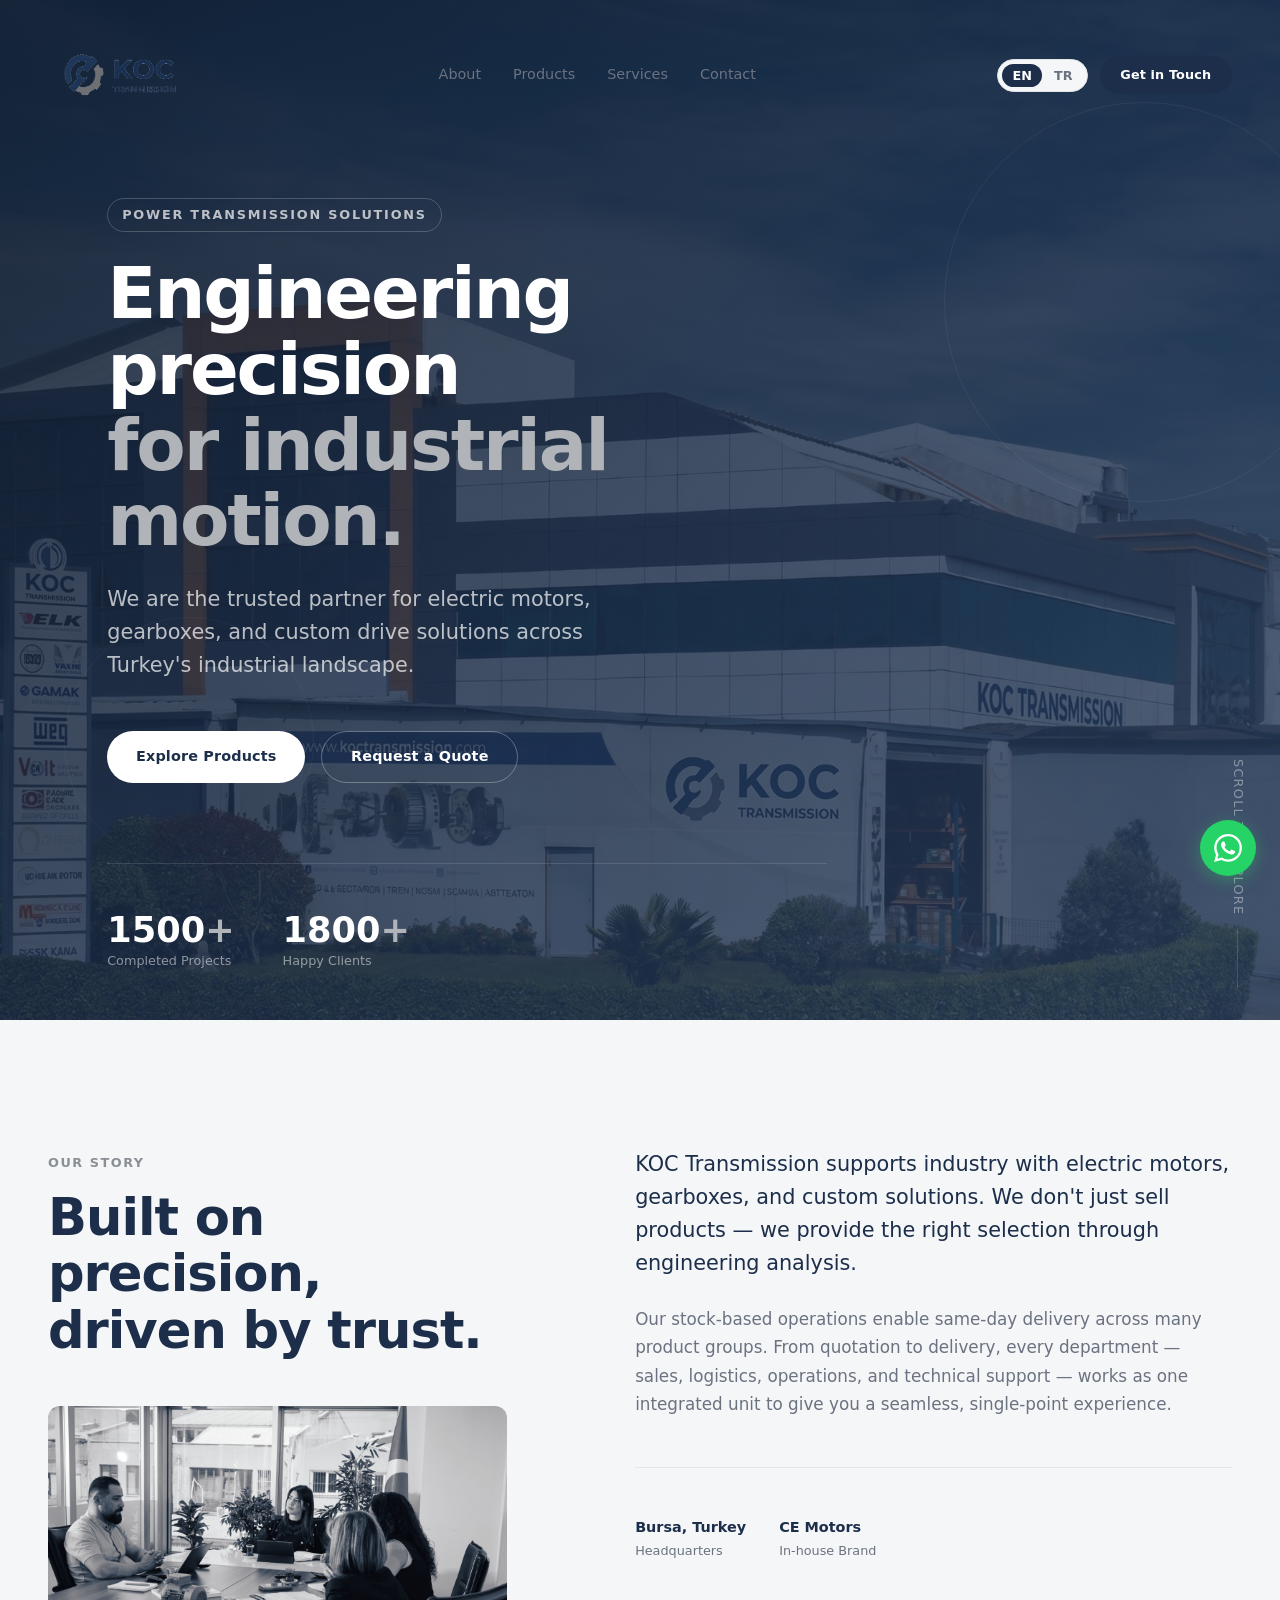
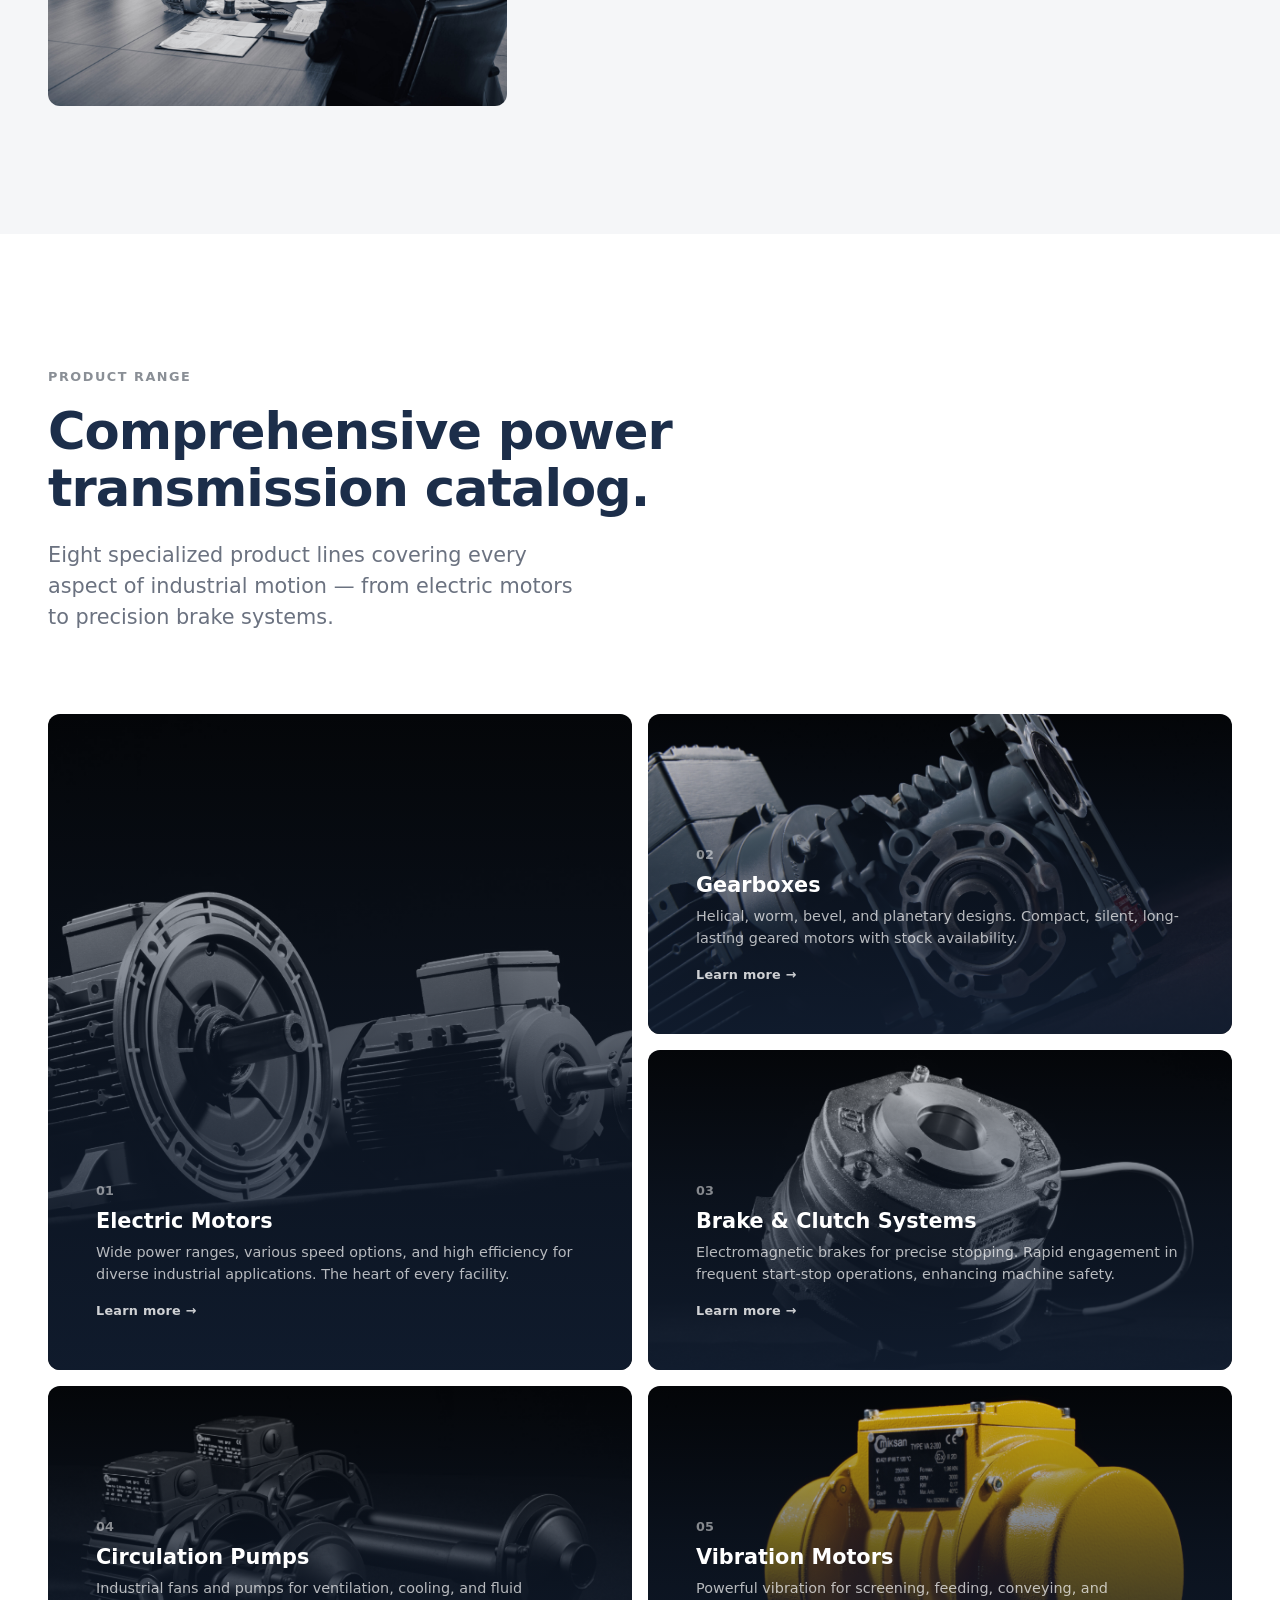
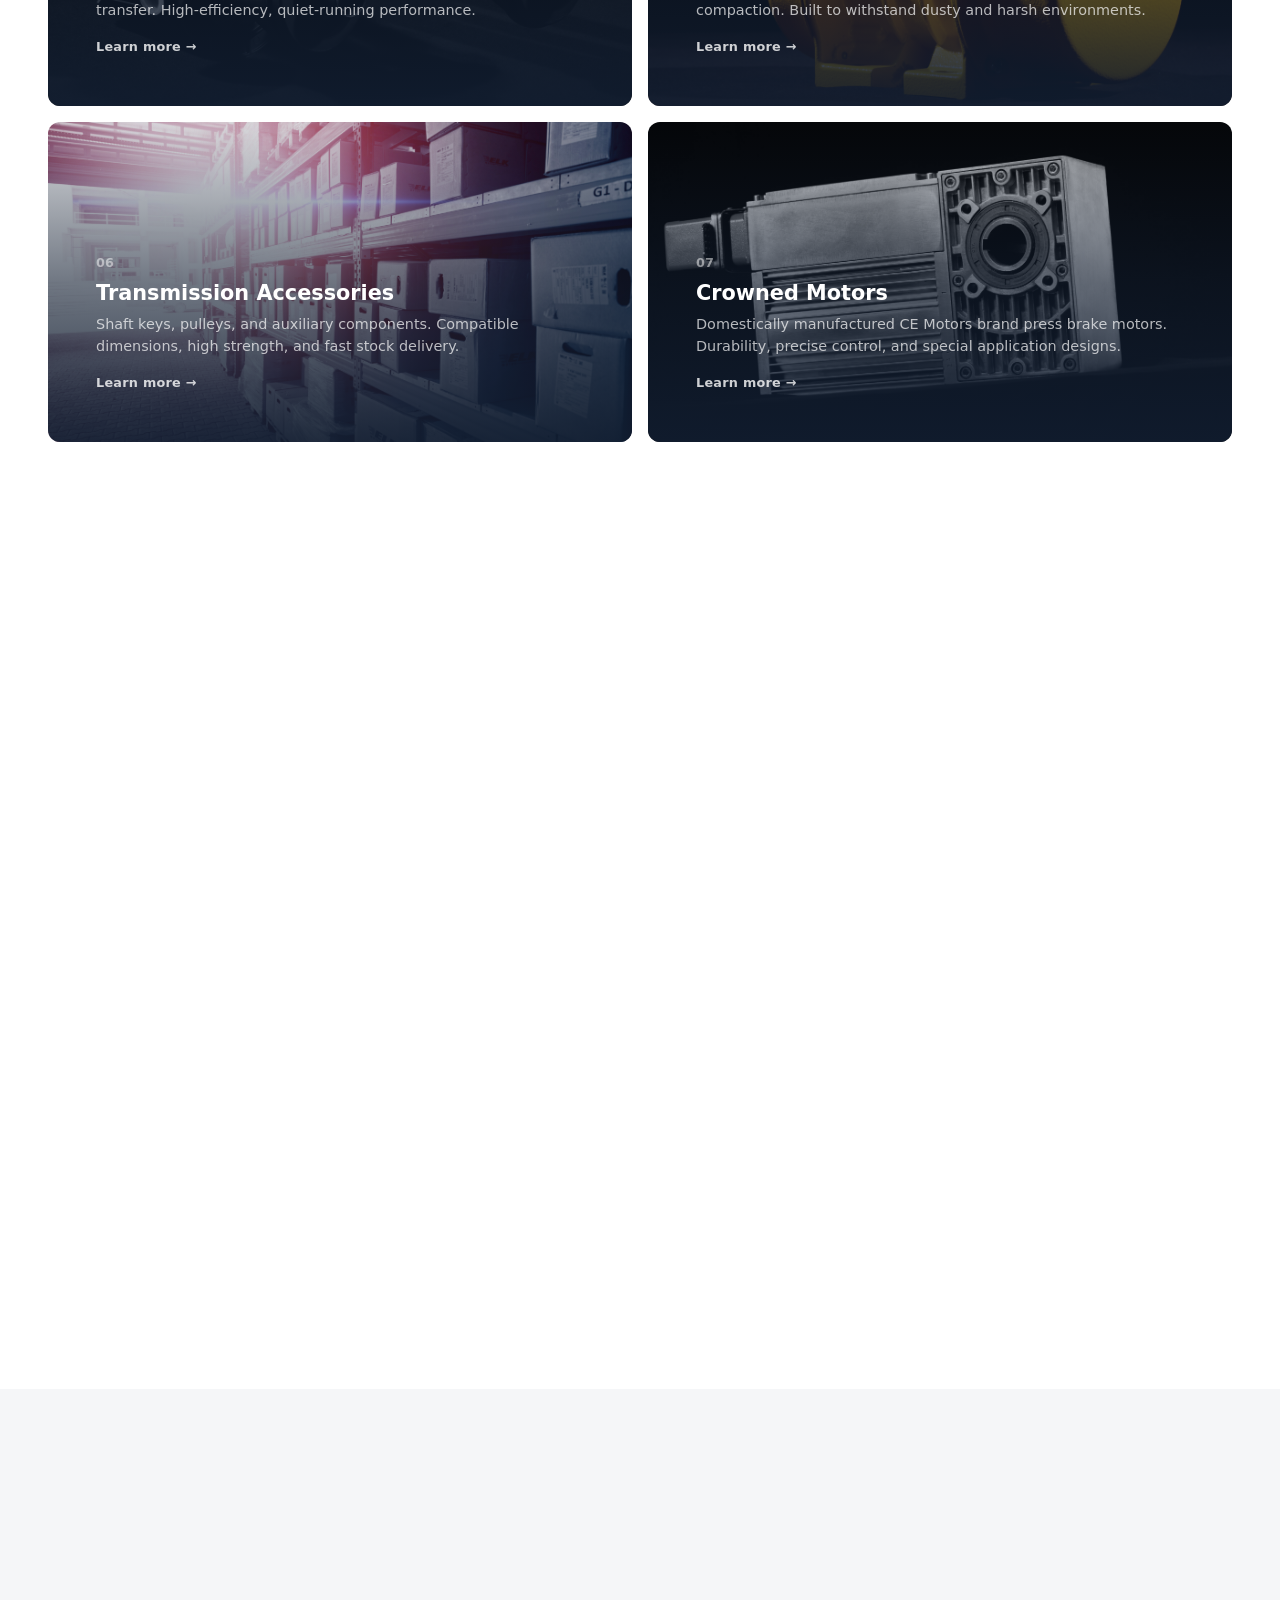
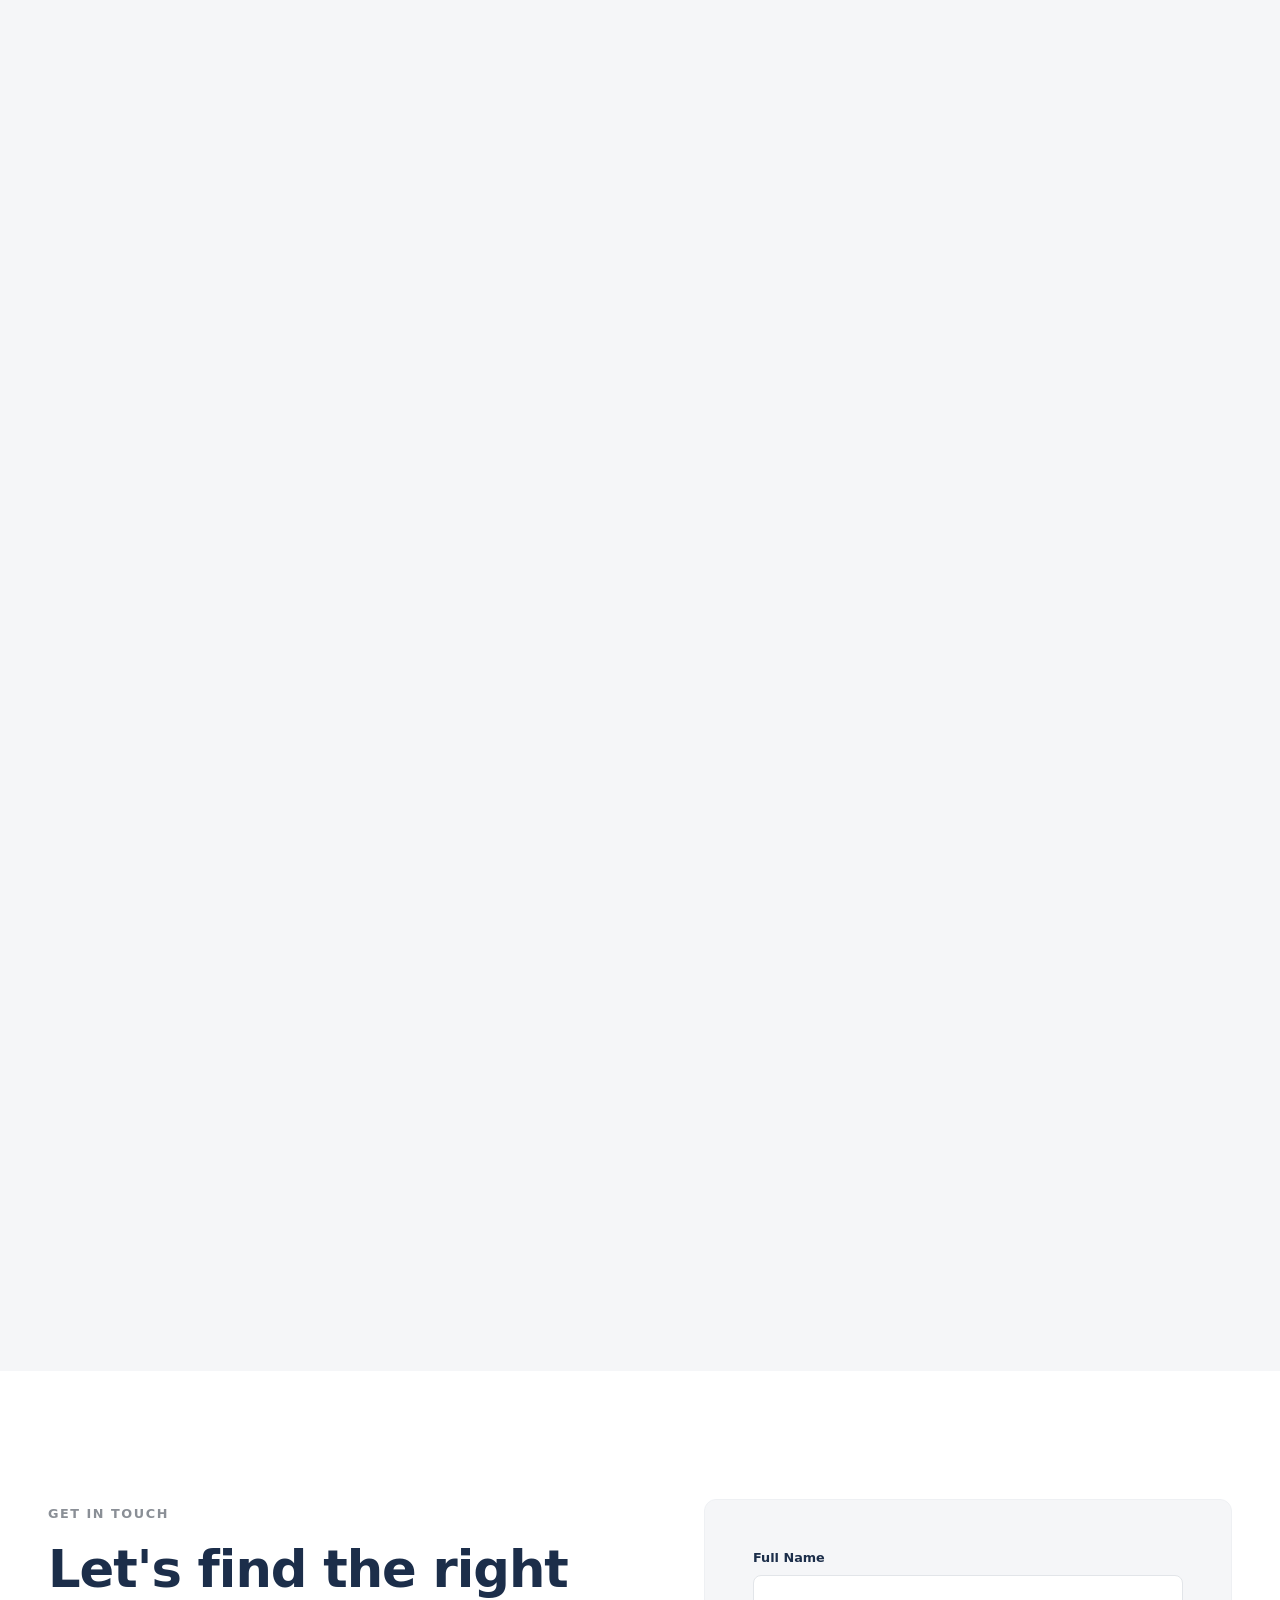
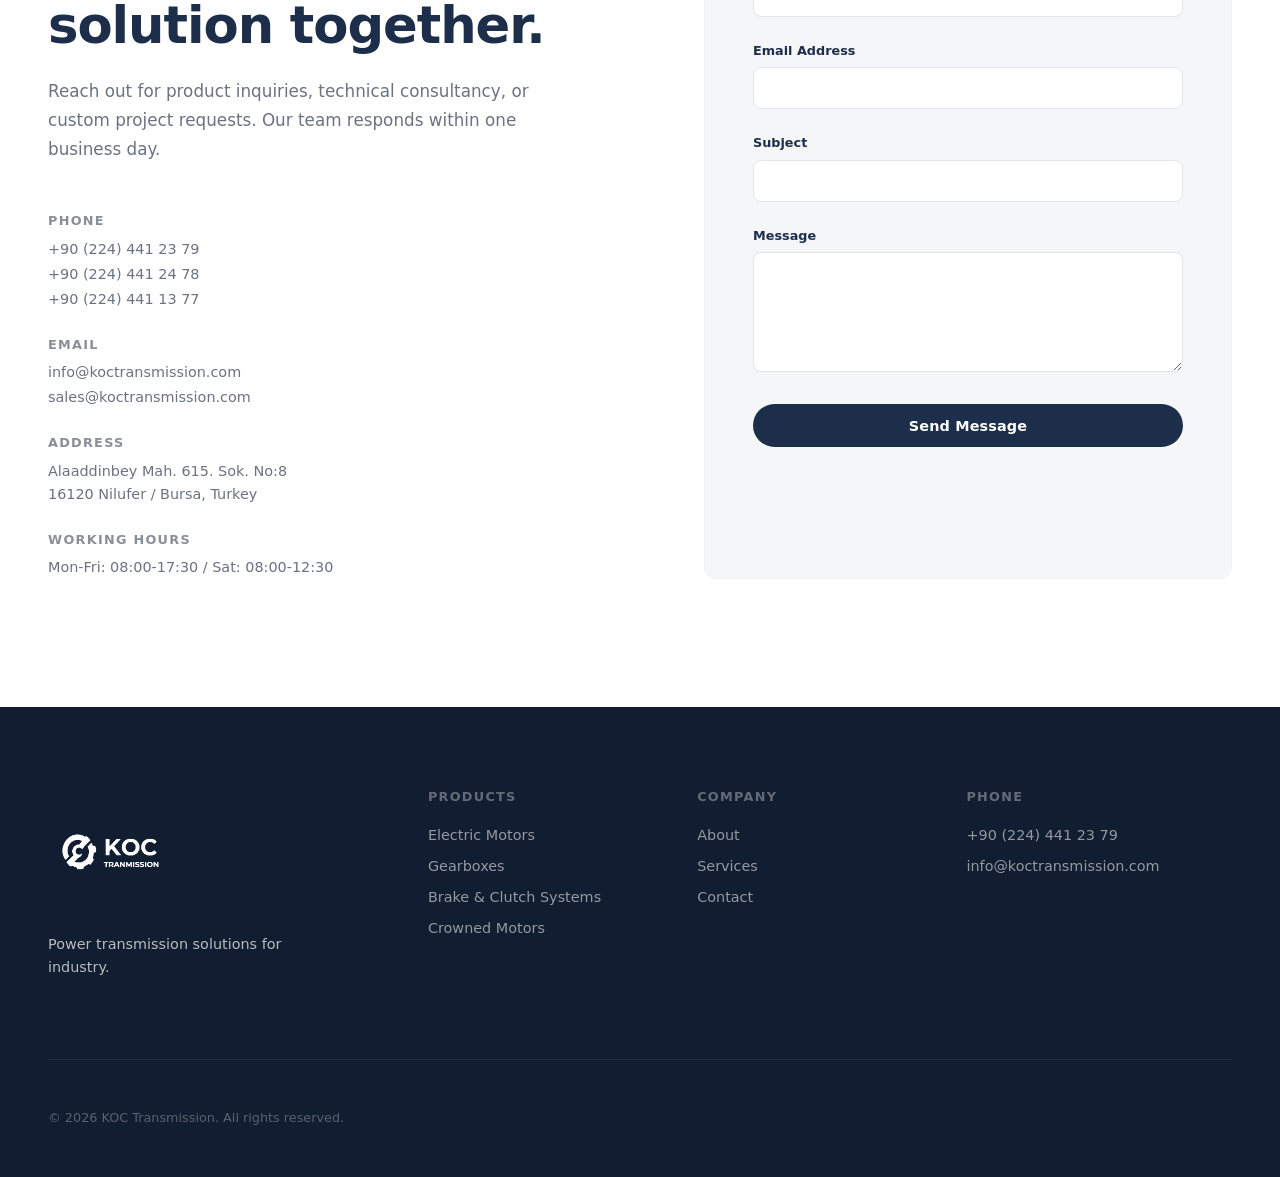
==== index.html @ 493fe233 "Initial commit: KOC Transmission site with logo/header/text updates" ====
<!DOCTYPE html>
<html lang="en">
<head>
  <meta charset="UTF-8">
  <meta name="viewport" content="width=device-width, initial-scale=1.0">
  <title>KOC Transmission — Power Transmission Solutions</title>
  <meta name="description" content="KOC Transmission: Industrial electric motors, gearboxes, brake systems and power transmission solutions. Your trusted partner in Bursa, Turkey.">
  <link rel="preconnect" href="https://api.fontshare.com">
  <link href="https://api.fontshare.com/v2/css?f[]=satoshi@400,500,700,900&display=swap" rel="stylesheet">
  <link rel="stylesheet" href="css/style.css">
</head>
<body>

  <!-- NAV -->
  <nav class="nav" id="nav">
    <div class="nav__inner">
      <a href="#" class="nav__logo">
        <img src="assets/logo.png" alt="KOC Transmission" class="nav__logo-img">
      </a>
      <div class="nav__links" id="navLinks">
        <a href="#about" data-i18n="nav.about">About</a>
        <a href="#products" data-i18n="nav.products">Products</a>
        <a href="#services" data-i18n="nav.services">Services</a>
        <a href="#contact" data-i18n="nav.contact">Contact</a>
      </div>
      <div class="nav__actions">
        <button class="lang-toggle" id="langToggle" aria-label="Switch language">
          <span class="lang-toggle__active">EN</span>
          <span class="lang-toggle__inactive">TR</span>
        </button>
        <a href="#contact" class="btn btn--primary btn--sm" data-i18n="nav.cta">Get in Touch</a>
        <button class="nav__burger" id="navBurger" aria-label="Toggle menu">
          <span></span><span></span><span></span>
        </button>
      </div>
    </div>
  </nav>

  <!-- HERO -->
  <section class="hero" id="hero" style="background-image: url('assets/photos/banner.jpeg');">
    <div class="hero__bg"></div>
    <div class="hero__content">
      <div class="hero__label" data-reveal>
        <span data-i18n="hero.label">Power Transmission Solutions</span>
      </div>
      <h1 class="hero__title" data-reveal>
        <span data-i18n="hero.title1">Engineering precision</span><br>
        <span class="hero__title--accent" data-i18n="hero.title2">for industrial motion.</span>
      </h1>
      <p class="hero__sub" data-reveal data-i18n="hero.sub">We are the trusted partner for electric motors, gearboxes, and custom drive solutions across Turkey's industrial landscape.</p>
      <div class="hero__actions" data-reveal>
        <a href="#products" class="btn btn--primary" data-i18n="hero.cta1">Explore Products</a>
        <a href="#contact" class="btn btn--ghost" data-i18n="hero.cta2">Request a Quote</a>
      </div>
      <div class="hero__stats" data-reveal>
        <div class="hero__stat">
          <div class="hero__stat-row"><span class="hero__stat-num" data-count="1500">0</span><span class="hero__stat-plus">+</span></div>
          <span class="hero__stat-label" data-i18n="hero.stat2">Completed Projects</span>
        </div>
        <div class="hero__stat">
          <div class="hero__stat-row"><span class="hero__stat-num" data-count="1800">0</span><span class="hero__stat-plus">+</span></div>
          <span class="hero__stat-label" data-i18n="hero.stat3">Happy Clients</span>
        </div>
      </div>
    </div>
    <div class="hero__scroll">
      <span data-i18n="hero.scroll">Scroll to explore</span>
      <div class="hero__scroll-line"></div>
    </div>
  </section>

  <!-- ABOUT -->
  <section class="about section" id="about">
    <div class="container">
      <div class="about__grid">
        <div class="about__left" data-reveal>
          <span class="section__label" data-i18n="about.label">Our Story</span>
          <h2 class="section__title" data-i18n="about.title">Built on precision,<br>driven by trust.</h2>
          <div class="about__images">
            <img src="assets/photos/hero-1.jpg" alt="KOC Transmission Team" class="about__img about__img--full">
          </div>
        </div>
        <div class="about__right" data-reveal>
          <p class="about__lead" data-i18n="about.lead">KOC Transmission supports industry with electric motors, gearboxes, and custom solutions. We don't just sell products — we provide the right selection through engineering analysis.</p>
          <p class="about__text" data-i18n="about.text">Our stock-based operations enable same-day delivery across many product groups. From quotation to delivery, every department — sales, logistics, operations, and technical support — works as one integrated unit to give you a seamless, single-point experience.</p>
          <div class="about__highlights">
            <div class="about__highlight">
              <span class="about__highlight-label" data-i18n="about.h2">Bursa, Turkey</span>
              <span class="about__highlight-sub" data-i18n="about.h2sub">Headquarters</span>
            </div>
            <div class="about__highlight">
              <span class="about__highlight-label" data-i18n="about.h3">CE Motors</span>
              <span class="about__highlight-sub" data-i18n="about.h3sub">In-house Brand</span>
            </div>
          </div>
        </div>
      </div>
    </div>
  </section>

  <!-- PRODUCTS -->
  <section class="products section" id="products">
    <div class="container">
      <div class="section__header" data-reveal>
        <span class="section__label" data-i18n="products.label">Product Range</span>
        <h2 class="section__title" data-i18n="products.title">Comprehensive power<br>transmission catalog.</h2>
        <p class="section__desc" data-i18n="products.desc">Eight specialized product lines covering every aspect of industrial motion — from electric motors to precision brake systems.</p>
      </div>
      <div class="products__grid">

        <a href="products/electric-motors.html" class="product-card product-card--featured" data-reveal>
          <img src="assets/photos/product-2.jpg" alt="Electric Motors" class="product-card__img" loading="lazy">
          <div class="product-card__body">
            <div class="product-card__index">01</div>
            <h3 class="product-card__title" data-i18n="products.p1.title">Electric Motors</h3>
            <p class="product-card__desc" data-i18n="products.p1.desc">Wide power ranges, various speed options, and high efficiency for diverse industrial applications. The heart of every facility.</p>
            <span class="product-card__link" data-i18n="products.learn">Learn more &rarr;</span>
          </div>
        </a>

        <a href="products/gearboxes.html" class="product-card" data-reveal>
          <img src="assets/photos/product-6.jpg" alt="Gearboxes" class="product-card__img" loading="lazy">
          <div class="product-card__body">
            <div class="product-card__index">02</div>
            <h3 class="product-card__title" data-i18n="products.p2.title">Gearboxes</h3>
            <p class="product-card__desc" data-i18n="products.p2.desc">Helical, worm, bevel, and planetary designs. Compact, silent, long-lasting geared motors with stock availability.</p>
            <span class="product-card__link" data-i18n="products.learn">Learn more &rarr;</span>
          </div>
        </a>

        <a href="products/brake-clutch-systems.html" class="product-card" data-reveal>
          <img src="assets/photos/product-1.jpg" alt="Brake Systems" class="product-card__img" loading="lazy">
          <div class="product-card__body">
            <div class="product-card__index">03</div>
            <h3 class="product-card__title" data-i18n="products.p3.title">Brake & Clutch Systems</h3>
            <p class="product-card__desc" data-i18n="products.p3.desc">Electromagnetic brakes for precise stopping. Rapid engagement in frequent start-stop operations, enhancing machine safety.</p>
            <span class="product-card__link" data-i18n="products.learn">Learn more &rarr;</span>
          </div>
        </a>

        <a href="products/circulation-pumps.html" class="product-card" data-reveal>
          <img src="assets/photos/product-4.jpg" alt="Circulation Pumps" class="product-card__img" loading="lazy">
          <div class="product-card__body">
            <div class="product-card__index">04</div>
            <h3 class="product-card__title" data-i18n="products.p4.title">Circulation Pumps</h3>
            <p class="product-card__desc" data-i18n="products.p4.desc">Industrial fans and pumps for ventilation, cooling, and fluid transfer. High-efficiency, quiet-running performance.</p>
            <span class="product-card__link" data-i18n="products.learn">Learn more &rarr;</span>
          </div>
        </a>

        <a href="products/vibration-motors.html" class="product-card" data-reveal>
          <img src="assets/photos/product-3.jpg" alt="Vibration Motors" class="product-card__img" loading="lazy">
          <div class="product-card__body">
            <div class="product-card__index">05</div>
            <h3 class="product-card__title" data-i18n="products.p5.title">Vibration Motors</h3>
            <p class="product-card__desc" data-i18n="products.p5.desc">Powerful vibration for screening, feeding, conveying, and compaction. Built to withstand dusty and harsh environments.</p>
            <span class="product-card__link" data-i18n="products.learn">Learn more &rarr;</span>
          </div>
        </a>

        <a href="products/transmission-accessories.html" class="product-card" data-reveal>
          <img src="assets/photos/facility-1.jpg" alt="Transmission Accessories" class="product-card__img" loading="lazy">
          <div class="product-card__body">
            <div class="product-card__index">06</div>
            <h3 class="product-card__title" data-i18n="products.p6.title">Transmission Accessories</h3>
            <p class="product-card__desc" data-i18n="products.p6.desc">Shaft keys, pulleys, and auxiliary components. Compatible dimensions, high strength, and fast stock delivery.</p>
            <span class="product-card__link" data-i18n="products.learn">Learn more &rarr;</span>
          </div>
        </a>

        <a href="products/crowned-motors.html" class="product-card" data-reveal>
          <img src="assets/photos/product-5.jpg" alt="Crowned Motors" class="product-card__img" loading="lazy">
          <div class="product-card__body">
            <div class="product-card__index">07</div>
            <h3 class="product-card__title" data-i18n="products.p7.title">Crowned Motors</h3>
            <p class="product-card__desc" data-i18n="products.p7.desc">Domestically manufactured CE Motors brand press brake motors. Durability, precise control, and special application designs.</p>
            <span class="product-card__link" data-i18n="products.learn">Learn more &rarr;</span>
          </div>
        </a>

        <a href="#contact" class="product-card product-card--tool" data-reveal>
          <div class="product-card__body">
            <div class="product-card__index">08</div>
            <h3 class="product-card__title" data-i18n="products.p8.title">Gearbox Selection Program</h3>
            <p class="product-card__desc" data-i18n="products.p8.desc">Interactive online tool to find the right gearbox for your application. Select specifications and get instant results.</p>
            <span class="product-card__link" data-i18n="products.launch">Launch tool &rarr;</span>
          </div>
        </a>

      </div>
    </div>
  </section>

  <!-- PARTNERS -->
  <section class="partners section">
    <div class="container">
      <div class="section__header" data-reveal style="text-align:center">
        <span class="section__label" data-i18n="partners.label">Our Partners</span>
        <h2 class="section__title" data-i18n="partners.title">Trusted brands we work with.</h2>
      </div>
      <div class="partners__grid" data-reveal>
        <div class="partners__item"><img src="assets/partners/weg.png" alt="WEG" loading="lazy"></div>
        <div class="partners__item"><img src="assets/partners/gamak.png" alt="GAMAK" loading="lazy"></div>
        <div class="partners__item"><img src="assets/partners/volt.png" alt="VOLT" loading="lazy"></div>
        <div class="partners__item"><img src="assets/partners/yilmaz.png" alt="YILMAZ" loading="lazy"></div>
        <div class="partners__item"><img src="assets/partners/miksan.png" alt="MIKSAN" loading="lazy"></div>
        <div class="partners__item"><img src="assets/partners/wat.png" alt="WAT" loading="lazy"></div>
        <div class="partners__item"><img src="assets/partners/nursan.png" alt="NURSAN" loading="lazy"></div>
        <div class="partners__item"><img src="assets/partners/ce-motors.png" alt="CE Motors" loading="lazy"></div>
      </div>
    </div>
  </section>

  <!-- SERVICES -->
  <section class="services section" id="services">
    <div class="container">
      <div class="section__header" data-reveal>
        <span class="section__label" data-i18n="services.label">What We Do</span>
        <h2 class="section__title" data-i18n="services.title">End-to-end industrial<br>support.</h2>
      </div>
      <div class="services__list">

        <div class="service" data-reveal>
          <span class="service__num">01</span>
          <div class="service__content">
            <h3 class="service__title" data-i18n="services.s1.title">Motor Supply & Distribution</h3>
            <p class="service__desc" data-i18n="services.s1.desc">Extensive stock of electric motors from leading manufacturers, with same-day dispatch for standard models.</p>
          </div>
        </div>

        <div class="service" data-reveal>
          <span class="service__num">02</span>
          <div class="service__content">
            <h3 class="service__title" data-i18n="services.s2.title">Gearbox Systems & Solutions</h3>
            <p class="service__desc" data-i18n="services.s2.desc">Complete gearbox solutions from selection through installation, covering all industrial torque and speed requirements.</p>
          </div>
        </div>

        <div class="service" data-reveal>
          <span class="service__num">03</span>
          <div class="service__content">
            <h3 class="service__title" data-i18n="services.s3.title">Spare Parts Supply</h3>
            <p class="service__desc" data-i18n="services.s3.desc">Fast-track spare parts for motors, gearboxes, and brake systems. Minimizing your downtime is our priority.</p>
          </div>
        </div>

        <div class="service" data-reveal>
          <span class="service__num">04</span>
          <div class="service__content">
            <h3 class="service__title" data-i18n="services.s4.title">After-Sales Technical Support</h3>
            <p class="service__desc" data-i18n="services.s4.desc">Installation consultancy, fault tracking, and responsive technical support throughout the product lifecycle.</p>
          </div>
        </div>

        <div class="service" data-reveal>
          <span class="service__num">05</span>
          <div class="service__content">
            <h3 class="service__title" data-i18n="services.s5.title">Engineering Consultancy</h3>
            <p class="service__desc" data-i18n="services.s5.desc">Expert engineering analysis to ensure you select the right motor, gearbox, and drive configuration for your application.</p>
          </div>
        </div>

        <div class="service" data-reveal>
          <span class="service__num">06</span>
          <div class="service__content">
            <h3 class="service__title" data-i18n="services.s6.title">Project-Based Custom Solutions</h3>
            <p class="service__desc" data-i18n="services.s6.desc">Tailored power transmission systems designed for unique industrial requirements. From concept to commissioning.</p>
          </div>
        </div>

      </div>
    </div>
  </section>

  <!-- CONTACT -->
  <section class="contact section" id="contact">
    <div class="container">
      <div class="contact__grid">
        <div class="contact__info" data-reveal>
          <span class="section__label" data-i18n="contact.label">Get in Touch</span>
          <h2 class="section__title" data-i18n="contact.title">Let's find the right<br>solution together.</h2>
          <p class="contact__text" data-i18n="contact.text">Reach out for product inquiries, technical consultancy, or custom project requests. Our team responds within one business day.</p>

          <div class="contact__details">
            <div class="contact__detail">
              <span class="contact__detail-label" data-i18n="contact.phone">Phone</span>
              <a href="tel:+902244412379">+90 (224) 441 23 79</a>
              <a href="tel:+902244412478">+90 (224) 441 24 78</a>
              <a href="tel:+902244411377">+90 (224) 441 13 77</a>
            </div>
            <div class="contact__detail">
              <span class="contact__detail-label" data-i18n="contact.email">Email</span>
              <a href="mailto:info@koctransmission.com">info@koctransmission.com</a>
              <a href="mailto:sales@koctransmission.com">sales@koctransmission.com</a>
            </div>
            <div class="contact__detail">
              <span class="contact__detail-label" data-i18n="contact.address">Address</span>
              <p>Alaaddinbey Mah. 615. Sok. No:8<br>16120 Nilufer / Bursa, Turkey</p>
            </div>
            <div class="contact__detail">
              <span class="contact__detail-label" data-i18n="contact.hours">Working Hours</span>
              <p data-i18n="contact.hoursDetail">Mon-Fri: 08:00-17:30 / Sat: 08:00-12:30</p>
            </div>
          </div>
        </div>

        <form class="contact__form" data-reveal id="contactForm">
          <div class="form__group">
            <label for="name" data-i18n="contact.form.name">Full Name</label>
            <input type="text" id="name" name="name" required>
          </div>
          <div class="form__group">
            <label for="email" data-i18n="contact.form.email">Email Address</label>
            <input type="email" id="email" name="email" required>
          </div>
          <div class="form__group">
            <label for="subject" data-i18n="contact.form.subject">Subject</label>
            <input type="text" id="subject" name="subject">
          </div>
          <div class="form__group">
            <label for="message" data-i18n="contact.form.message">Message</label>
            <textarea id="message" name="message" rows="5" required></textarea>
          </div>
          <button type="submit" class="btn btn--primary btn--full" data-i18n="contact.form.submit">Send Message</button>
        </form>
      </div>
    </div>
  </section>

  <!-- FOOTER -->
  <footer class="footer">
    <div class="container">
      <div class="footer__grid">
        <div class="footer__brand">
          <img src="assets/logo.png" alt="KOC Transmission" class="nav__logo-img">
          <p class="footer__tagline" data-i18n="footer.tagline">Power transmission solutions for industry.</p>
        </div>
        <div class="footer__col">
          <span class="footer__heading" data-i18n="footer.products">Products</span>
          <a href="products/electric-motors.html" data-i18n="products.p1.title">Electric Motors</a>
          <a href="products/gearboxes.html" data-i18n="products.p2.title">Gearboxes</a>
          <a href="products/brake-clutch-systems.html" data-i18n="products.p3.title">Brake & Clutch Systems</a>
          <a href="products/crowned-motors.html" data-i18n="products.p7.title">Crowned Motors</a>
        </div>
        <div class="footer__col">
          <span class="footer__heading" data-i18n="footer.company">Company</span>
          <a href="#about" data-i18n="nav.about">About</a>
          <a href="#services" data-i18n="nav.services">Services</a>
          <a href="#contact" data-i18n="nav.contact">Contact</a>
        </div>
        <div class="footer__col">
          <span class="footer__heading" data-i18n="contact.phone">Phone</span>
          <a href="tel:+902244412379">+90 (224) 441 23 79</a>
          <a href="mailto:info@koctransmission.com">info@koctransmission.com</a>
        </div>
      </div>
      <div class="footer__bottom">
        <p>&copy; 2026 KOC Transmission. <span data-i18n="footer.rights">All rights reserved.</span></p>
      </div>
    </div>
  </footer>

  <!-- WHATSAPP FAB -->
  <a href="https://wa.me/905339537777" target="_blank" rel="noopener" class="whatsapp-fab" aria-label="WhatsApp">
    <svg width="28" height="28" viewBox="0 0 24 24" fill="currentColor"><path d="M17.472 14.382c-.297-.149-1.758-.867-2.03-.967-.273-.099-.471-.148-.67.15-.197.297-.767.966-.94 1.164-.173.199-.347.223-.644.075-.297-.15-1.255-.463-2.39-1.475-.883-.788-1.48-1.761-1.653-2.059-.173-.297-.018-.458.13-.606.134-.133.298-.347.446-.52.149-.174.198-.298.298-.497.099-.198.05-.371-.025-.52-.075-.149-.669-1.612-.916-2.207-.242-.579-.487-.5-.669-.51-.173-.008-.371-.01-.57-.01-.198 0-.52.074-.792.372-.272.297-1.04 1.016-1.04 2.479 0 1.462 1.065 2.875 1.213 3.074.149.198 2.096 3.2 5.077 4.487.709.306 1.262.489 1.694.625.712.227 1.36.195 1.871.118.571-.085 1.758-.719 2.006-1.413.248-.694.248-1.289.173-1.413-.074-.124-.272-.198-.57-.347m-5.421 7.403h-.004a9.87 9.87 0 01-5.031-1.378l-.361-.214-3.741.982.998-3.648-.235-.374a9.86 9.86 0 01-1.51-5.26c.001-5.45 4.436-9.884 9.888-9.884 2.64 0 5.122 1.03 6.988 2.898a9.825 9.825 0 012.893 6.994c-.003 5.45-4.437 9.884-9.885 9.884m8.413-18.297A11.815 11.815 0 0012.05 0C5.495 0 .16 5.335.157 11.892c0 2.096.547 4.142 1.588 5.945L.057 24l6.305-1.654a11.882 11.882 0 005.683 1.448h.005c6.554 0 11.89-5.335 11.893-11.893a11.821 11.821 0 00-3.48-8.413z"/></svg>
  </a>

  <script src="js/main.js"></script>
</body>
</html>
---- css/style.css ----
/* ==========================================================================
   KOC TRANSMISSION — Design System
   Palette: Navy (#1c2e4a) / Grey (#8a8f96) / White (#ffffff)
   Font: Satoshi
   ========================================================================== */

*, *::before, *::after { margin: 0; padding: 0; box-sizing: border-box; }

:root {
  --c-navy: #1c2e4a;
  --c-navy-light: #2a4060;
  --c-navy-dark: #111d30;
  --c-grey: #8a8f96;
  --c-grey-light: #b0b4b9;
  --c-grey-dark: #5e6268;
  --c-white: #ffffff;
  --c-off-white: #f5f6f8;
  --c-bg: #ffffff;
  --c-bg-alt: #f5f6f8;
  --c-surface: #ffffff;
  --c-text: #1c2e4a;
  --c-text-muted: #6b7280;
  --c-accent: #1c2e4a;
  --c-accent-light: #2a4060;
  --c-border: #e2e5e9;
  --c-border-light: #eef0f3;

  --fs-xs: clamp(0.7rem, 0.65rem + 0.25vw, 0.8rem);
  --fs-sm: clamp(0.8rem, 0.75rem + 0.3vw, 0.9rem);
  --fs-base: clamp(0.95rem, 0.9rem + 0.3vw, 1.05rem);
  --fs-md: clamp(1.1rem, 1rem + 0.5vw, 1.3rem);
  --fs-lg: clamp(1.5rem, 1.2rem + 1.5vw, 2.2rem);
  --fs-xl: clamp(2rem, 1.5rem + 2.5vw, 3.2rem);
  --fs-xxl: clamp(2.5rem, 1.8rem + 3.5vw, 4.5rem);

  --sp-xs: 0.5rem;
  --sp-sm: 1rem;
  --sp-md: 1.5rem;
  --sp-lg: 3rem;
  --sp-xl: 5rem;
  --sp-xxl: 8rem;

  --ease-out: cubic-bezier(0.25, 0.46, 0.45, 0.94);
  --max-w: 1280px;
  --nav-h: 150px;
  --radius: 12px;
  --radius-sm: 8px;
}

html { scroll-behavior: smooth; -webkit-font-smoothing: antialiased; -moz-osx-font-smoothing: grayscale; }

body {
  font-family: 'Satoshi', system-ui, -apple-system, sans-serif;
  font-size: var(--fs-base);
  line-height: 1.6;
  color: var(--c-text);
  background: var(--c-bg);
  overflow-x: hidden;
}

a { color: inherit; text-decoration: none; transition: color 0.3s var(--ease-out); }
img { max-width: 100%; display: block; }
::selection { background: var(--c-navy); color: var(--c-white); }

.container { width: 100%; max-width: var(--max-w); margin: 0 auto; padding: 0 var(--sp-md); }
@media (min-width: 768px) { .container { padding: 0 var(--sp-lg); } }

/* --- SECTION --- */
.section { padding: var(--sp-xxl) 0; position: relative; }

.section__label {
  display: inline-block;
  font-size: var(--fs-xs);
  font-weight: 700;
  letter-spacing: 0.12em;
  text-transform: uppercase;
  color: var(--c-grey);
  margin-bottom: var(--sp-sm);
}

.section__title {
  font-size: var(--fs-xl);
  font-weight: 900;
  line-height: 1.1;
  letter-spacing: -0.02em;
  color: var(--c-navy);
  margin-bottom: var(--sp-md);
}

.section__desc {
  font-size: var(--fs-md);
  color: var(--c-text-muted);
  max-width: 540px;
  line-height: 1.5;
}

.section__header { margin-bottom: var(--sp-xl); }

/* --- BUTTONS --- */
.btn {
  display: inline-flex;
  align-items: center;
  justify-content: center;
  gap: 0.5rem;
  font-family: inherit;
  font-size: var(--fs-sm);
  font-weight: 600;
  letter-spacing: 0.01em;
  padding: 0.85rem 1.8rem;
  border-radius: 100px;
  border: none;
  cursor: pointer;
  transition: all 0.35s var(--ease-out);
  white-space: nowrap;
}

.btn--primary { background: var(--c-navy); color: var(--c-white); }
.btn--primary:hover {
  background: var(--c-navy-light);
  transform: translateY(-2px);
  box-shadow: 0 8px 24px rgba(28, 46, 74, 0.25);
}

.btn--ghost { background: transparent; color: var(--c-navy); border: 1.5px solid var(--c-border); }
.btn--ghost:hover { border-color: var(--c-navy); background: var(--c-navy); color: var(--c-white); }
.btn--sm { padding: 0.55rem 1.3rem; font-size: var(--fs-xs); }
.btn--full { width: 100%; }

/* ==========================================================================
   NAV
   ========================================================================== */
.nav {
  position: fixed;
  top: 0; left: 0; right: 0;
  z-index: 100;
  height: var(--nav-h);
  display: flex;
  align-items: center;
  transition: all 0.4s var(--ease-out);
  background: transparent;
}

.nav--scrolled {
  background: transparent;
  backdrop-filter: blur(8px);
  -webkit-backdrop-filter: blur(8px);
  border-bottom: 1px solid rgba(255, 255, 255, 0.08);
}

.nav__inner {
  display: flex;
  align-items: center;
  justify-content: space-between;
  width: 100%;
  max-width: var(--max-w);
  margin: 0 auto;
  padding: 0 var(--sp-md);
}
@media (min-width: 768px) { .nav__inner { padding: 0 var(--sp-lg); } }

.nav__logo {
  display: flex;
  align-items: center;
  gap: 0.5rem;
  z-index: 101;
}

.nav__logo-img {
  height: 150px;
  width: auto;
}

.footer__brand .nav__logo-img {
  height: 130px;
}

.nav__logo-mark {
  display: flex;
  align-items: center;
  justify-content: center;
  width: 38px;
  height: 38px;
  background: var(--c-navy);
  color: var(--c-white);
  font-size: 0.8rem;
  font-weight: 900;
  letter-spacing: 0.05em;
  border-radius: var(--radius-sm);
}

.nav__logo-text {
  font-size: var(--fs-sm);
  font-weight: 700;
  color: var(--c-navy);
  letter-spacing: -0.01em;
}

.nav__links { display: none; gap: 2rem; }
@media (min-width: 900px) { .nav__links { display: flex; } }

.nav__links a {
  font-size: var(--fs-sm);
  font-weight: 500;
  color: var(--c-text-muted);
  position: relative;
}
.nav__links a::after {
  content: '';
  position: absolute;
  bottom: -4px; left: 0;
  width: 0; height: 1.5px;
  background: var(--c-navy);
  transition: width 0.3s var(--ease-out);
}
.nav__links a:hover { color: var(--c-navy); }
.nav__links a:hover::after { width: 100%; }

.nav__actions { display: flex; align-items: center; gap: 0.75rem; z-index: 101; }

.lang-toggle {
  display: flex; align-items: center; gap: 2px;
  background: var(--c-bg-alt);
  border: 1px solid var(--c-border);
  border-radius: 100px;
  padding: 4px;
  cursor: pointer;
  font-family: inherit;
  font-size: var(--fs-xs);
  font-weight: 600;
}
.lang-toggle span {
  display: flex; align-items: center; justify-content: center;
  padding: 4px 10px;
  border-radius: 100px;
  transition: all 0.3s var(--ease-out);
}
.lang-toggle__active { background: var(--c-navy); color: var(--c-white); }
.lang-toggle__inactive { color: var(--c-text-muted); }

.nav__burger {
  display: flex; flex-direction: column; gap: 5px;
  background: none; border: none; cursor: pointer; padding: 4px;
}
@media (min-width: 900px) { .nav__burger { display: none; } }
.nav__burger span {
  display: block; width: 22px; height: 2px;
  background: var(--c-navy); border-radius: 2px;
  transition: all 0.3s var(--ease-out); transform-origin: center;
}
.nav__burger.active span:nth-child(1) { transform: rotate(45deg) translate(5px, 5px); }
.nav__burger.active span:nth-child(2) { opacity: 0; }
.nav__burger.active span:nth-child(3) { transform: rotate(-45deg) translate(5px, -5px); }

.nav__actions .btn { display: none; }
@media (min-width: 900px) { .nav__actions .btn { display: inline-flex; } }

.nav__links.mobile-open {
  display: flex; flex-direction: column;
  position: fixed; top: 0; left: 0; right: 0; bottom: 0;
  background: var(--c-white); z-index: 100;
  align-items: center; justify-content: center; gap: 2.5rem;
}
.nav__links.mobile-open a { font-size: var(--fs-lg); font-weight: 700; color: var(--c-navy); }

/* ==========================================================================
   HERO
   ========================================================================== */
.hero {
  min-height: 100dvh;
  display: flex;
  align-items: center;
  position: relative;
  padding: calc(var(--nav-h) + var(--sp-lg)) var(--sp-md) var(--sp-lg);
  overflow: hidden;
  background: linear-gradient(135deg, var(--c-navy-dark) 0%, var(--c-navy) 50%, var(--c-navy-light) 100%);
  background-size: cover;
  background-position: center;
  color: var(--c-white);
}

.hero[style*="background-image"] .hero__bg {
  background: linear-gradient(135deg, rgba(17,29,48,0.88) 0%, rgba(28,46,74,0.82) 50%, rgba(42,64,96,0.78) 100%);
}

.hero__bg {
  position: absolute; inset: 0;
  background:
    radial-gradient(ellipse 70% 50% at 80% 30%, rgba(255,255,255,0.04) 0%, transparent 70%),
    radial-gradient(ellipse 50% 40% at 10% 80%, rgba(138,143,150,0.08) 0%, transparent 70%);
  pointer-events: none;
}

.hero__bg::before {
  content: '';
  position: absolute;
  top: 10%; right: -5%;
  width: 400px; height: 400px;
  border-radius: 50%;
  border: 1px solid rgba(255,255,255,0.06);
  animation: heroOrb 20s linear infinite;
}
.hero__bg::after {
  content: '';
  position: absolute;
  bottom: 15%; left: 5%;
  width: 250px; height: 250px;
  border-radius: 50%;
  border: 1px solid rgba(255,255,255,0.04);
  animation: heroOrb 15s linear infinite reverse;
}
@keyframes heroOrb { from { transform: rotate(0deg); } to { transform: rotate(360deg); } }

.hero__content { position: relative; max-width: 720px; z-index: 1; margin: 0 auto; }
@media (min-width: 768px) {
  .hero { padding-left: var(--sp-lg); padding-right: var(--sp-lg); }
  .hero__content { margin: 0; margin-left: 5%; }
}

.hero__label { margin-bottom: var(--sp-md); }
.hero__label span {
  display: inline-block;
  font-size: var(--fs-xs);
  font-weight: 700;
  letter-spacing: 0.14em;
  text-transform: uppercase;
  color: rgba(255,255,255,0.7);
  padding: 6px 14px;
  border: 1px solid rgba(255,255,255,0.2);
  border-radius: 100px;
}

.hero__title {
  font-size: var(--fs-xxl);
  font-weight: 900;
  line-height: 1.05;
  letter-spacing: -0.03em;
  color: var(--c-white);
  margin-bottom: var(--sp-md);
}
.hero__title--accent { color: var(--c-grey-light); }

.hero__sub {
  font-size: var(--fs-md);
  color: rgba(255,255,255,0.7);
  line-height: 1.6;
  max-width: 520px;
  margin-bottom: var(--sp-lg);
}

.hero__actions { display: flex; flex-wrap: wrap; gap: var(--sp-sm); margin-bottom: var(--sp-xl); }
.hero__actions .btn--primary { background: var(--c-white); color: var(--c-navy); }
.hero__actions .btn--primary:hover { background: var(--c-off-white); box-shadow: 0 8px 24px rgba(0,0,0,0.2); }
.hero__actions .btn--ghost { border-color: rgba(255,255,255,0.3); color: var(--c-white); }
.hero__actions .btn--ghost:hover { background: rgba(255,255,255,0.1); border-color: rgba(255,255,255,0.5); color: var(--c-white); }

.hero__stats {
  display: flex;
  gap: var(--sp-lg);
  padding-top: var(--sp-lg);
  border-top: 1px solid rgba(255,255,255,0.12);
}
.hero__stat { display: flex; flex-direction: column; }
.hero__stat-row { display: flex; align-items: baseline; }
.hero__stat-num { font-size: var(--fs-lg); font-weight: 900; color: var(--c-white); line-height: 1; }
.hero__stat-plus { font-size: var(--fs-lg); font-weight: 900; color: var(--c-grey-light); line-height: 1; }
.hero__stat-label { font-size: var(--fs-xs); color: rgba(255,255,255,0.5); margin-top: 4px; }

.hero__scroll {
  position: absolute;
  bottom: 2rem; right: 2rem;
  display: none;
  flex-direction: column;
  align-items: center;
  gap: 0.75rem;
}
@media (min-width: 768px) { .hero__scroll { display: flex; } }
.hero__scroll span {
  font-size: var(--fs-xs);
  letter-spacing: 0.1em;
  text-transform: uppercase;
  color: rgba(255,255,255,0.4);
  writing-mode: vertical-rl;
}
.hero__scroll-line {
  width: 1px; height: 60px;
  background: rgba(255,255,255,0.15);
  position: relative; overflow: hidden;
}
.hero__scroll-line::after {
  content: '';
  position: absolute; top: -100%; left: 0;
  width: 100%; height: 40%;
  background: var(--c-white);
  animation: scrollLine 2s var(--ease-out) infinite;
}
@keyframes scrollLine { 0% { top: -40%; } 100% { top: 100%; } }

/* ==========================================================================
   ABOUT
   ========================================================================== */
.about { background: var(--c-bg-alt); }
.about__grid { display: grid; gap: var(--sp-xl); }
@media (min-width: 768px) {
  .about__grid { grid-template-columns: 1fr 1.3fr; gap: var(--sp-xxl); align-items: start; }
}
.about__left .section__title { position: sticky; top: calc(var(--nav-h) + var(--sp-lg)); }
/* About images */
.about__images {
  margin-top: var(--sp-lg);
}
.about__img {
  width: 100%;
  object-fit: cover;
  border-radius: var(--radius);
}
.about__img--full { height: 300px; }
@media (max-width: 600px) {
  .about__img--full { height: 200px; }
}

.about__lead { font-size: var(--fs-md); color: var(--c-text); line-height: 1.6; margin-bottom: var(--sp-md); font-weight: 500; }
.about__text { font-size: var(--fs-base); color: var(--c-text-muted); line-height: 1.7; margin-bottom: var(--sp-lg); }

.about__highlights {
  display: flex; flex-wrap: wrap; gap: var(--sp-md);
  padding-top: var(--sp-lg);
  border-top: 1px solid var(--c-border);
}
.about__highlight { display: flex; flex-direction: column; min-width: 120px; }
.about__highlight-num { font-size: var(--fs-lg); font-weight: 900; color: var(--c-navy); line-height: 1; }
.about__highlight-label { font-size: var(--fs-sm); font-weight: 700; color: var(--c-navy); }
.about__highlight-sub { font-size: var(--fs-xs); color: var(--c-text-muted); margin-top: 2px; }

/* ==========================================================================
   PRODUCTS
   ========================================================================== */
.products__grid { display: grid; gap: var(--sp-sm); }
@media (min-width: 600px) { .products__grid { grid-template-columns: repeat(2, 1fr); } }
@media (min-width: 1000px) {
  .products__grid { grid-template-columns: repeat(2, 1fr); }
  .product-card--featured { grid-row: span 2; }
}

.product-card {
  position: relative;
  display: flex; flex-direction: column;
  border-radius: var(--radius);
  transition: all 0.4s var(--ease-out);
  overflow: hidden;
  cursor: pointer;
  min-height: 320px;
  border: none;
}
.product-card:hover {
  transform: translateY(-4px);
  box-shadow: 0 20px 60px rgba(28, 46, 74, 0.2);
}

.product-card__img {
  position: absolute;
  inset: 0;
  width: 100%;
  height: 100%;
  object-fit: cover;
  transition: transform 0.6s var(--ease-out);
  z-index: 0;
}
.product-card:hover .product-card__img { transform: scale(1.08); }

.product-card__body {
  position: relative;
  z-index: 1;
  padding: var(--sp-lg);
  display: flex;
  flex-direction: column;
  flex: 1;
  justify-content: flex-end;
  background: linear-gradient(0deg, rgba(17,29,48,0.92) 0%, rgba(17,29,48,0.6) 50%, rgba(17,29,48,0.15) 100%);
}

.product-card__index { font-size: var(--fs-xs); font-weight: 700; color: rgba(255,255,255,0.5); margin-bottom: var(--sp-xs); }
.product-card__title { font-size: var(--fs-md); font-weight: 700; color: var(--c-white); margin-bottom: var(--sp-xs); line-height: 1.2; }
.product-card__desc { font-size: var(--fs-sm); color: rgba(255,255,255,0.7); line-height: 1.5; }
.product-card__link {
  display: inline-block; margin-top: var(--sp-sm);
  font-size: var(--fs-xs); font-weight: 600;
  color: var(--c-white); letter-spacing: 0.02em;
  transition: letter-spacing 0.3s var(--ease-out);
  opacity: 0.8;
}
.product-card:hover .product-card__link { letter-spacing: 0.06em; opacity: 1; }

/* Featured card - taller */
.product-card--featured { min-height: 400px; }
@media (min-width: 1000px) { .product-card--featured { grid-row: span 2; min-height: auto; } }

/* Tool card (no image) */
.product-card--tool {
  background: var(--c-bg-alt);
  border: 2px dashed var(--c-border);
  min-height: 200px;
}
.product-card--tool .product-card__body {
  background: none;
  justify-content: center;
}
.product-card--tool .product-card__index { color: var(--c-text-muted); }
.product-card--tool .product-card__title { color: var(--c-navy); }
.product-card--tool .product-card__desc { color: var(--c-text-muted); }
.product-card--tool .product-card__link { color: var(--c-navy); }

/* ==========================================================================
   PARTNERS
   ========================================================================== */
.partners { background: var(--c-white); padding: var(--sp-xl) 0; }
.partners .section__header { text-align: center; }
.partners .section__title { margin: 0 auto var(--sp-md); }

.partners__grid {
  display: grid;
  grid-template-columns: repeat(4, 1fr);
  gap: var(--sp-md);
  align-items: center;
}
@media (max-width: 768px) { .partners__grid { grid-template-columns: repeat(3, 1fr); } }
@media (max-width: 480px) { .partners__grid { grid-template-columns: repeat(2, 1fr); } }

.partners__item {
  display: flex;
  align-items: center;
  justify-content: center;
  padding: var(--sp-md);
  background: var(--c-bg-alt);
  border-radius: var(--radius-sm);
  border: 1px solid var(--c-border-light);
  transition: all 0.3s var(--ease-out);
  min-height: 80px;
}
.partners__item:hover {
  border-color: var(--c-border);
  box-shadow: 0 4px 16px rgba(28, 46, 74, 0.06);
}
.partners__item img {
  max-height: 50px;
  max-width: 120px;
  width: auto;
  object-fit: contain;
  filter: grayscale(100%);
  opacity: 0.6;
  transition: all 0.3s var(--ease-out);
}
.partners__item:hover img {
  filter: grayscale(0%);
  opacity: 1;
}

/* ==========================================================================
   SERVICES
   ========================================================================== */
.services { background: var(--c-bg-alt); }
.services__list { display: flex; flex-direction: column; }

.service {
  display: flex; gap: var(--sp-md);
  padding: var(--sp-lg) 0;
  border-bottom: 1px solid var(--c-border-light);
  transition: all 0.3s var(--ease-out);
}
.service:first-child { border-top: 1px solid var(--c-border-light); }
.service:hover { padding-left: var(--sp-sm); }

.service__num { font-size: var(--fs-xs); font-weight: 700; color: var(--c-grey); min-width: 32px; padding-top: 4px; }
.service__content { flex: 1; }
.service__title { font-size: var(--fs-md); font-weight: 700; color: var(--c-navy); margin-bottom: 0.35rem; }
.service__desc { font-size: var(--fs-sm); color: var(--c-text-muted); line-height: 1.6; max-width: 600px; }
@media (min-width: 768px) {
  .service { gap: var(--sp-lg); }
  .service__num { font-size: var(--fs-sm); min-width: 48px; }
}

/* ==========================================================================
   CONTACT
   ========================================================================== */
.contact__grid { display: grid; gap: var(--sp-xl); }
@media (min-width: 768px) { .contact__grid { grid-template-columns: 1fr 1fr; gap: var(--sp-xxl); } }

.contact__text { font-size: var(--fs-base); color: var(--c-text-muted); line-height: 1.7; margin-bottom: var(--sp-lg); }
.contact__details { display: flex; flex-direction: column; gap: var(--sp-md); }
.contact__detail { display: flex; flex-direction: column; gap: 2px; }
.contact__detail-label {
  font-size: var(--fs-xs); font-weight: 700;
  letter-spacing: 0.1em; text-transform: uppercase;
  color: var(--c-grey); margin-bottom: 4px;
}
.contact__detail a, .contact__detail p { font-size: var(--fs-sm); color: var(--c-text-muted); line-height: 1.6; }
.contact__detail a:hover { color: var(--c-navy); }

.contact__form {
  background: var(--c-bg-alt);
  padding: var(--sp-lg);
  border: 1px solid var(--c-border-light);
  border-radius: var(--radius);
}
.form__group { margin-bottom: var(--sp-md); }
.form__group label { display: block; font-size: var(--fs-xs); font-weight: 600; color: var(--c-text); margin-bottom: 6px; }
.form__group input, .form__group textarea {
  width: 100%; font-family: inherit; font-size: var(--fs-sm);
  padding: 0.75rem 1rem;
  border: 1px solid var(--c-border);
  border-radius: var(--radius-sm);
  background: var(--c-white);
  color: var(--c-text);
  transition: border-color 0.3s var(--ease-out), box-shadow 0.3s var(--ease-out);
  outline: none;
}
.form__group input:focus, .form__group textarea:focus {
  border-color: var(--c-navy);
  box-shadow: 0 0 0 3px rgba(28, 46, 74, 0.08);
}
.form__group textarea { resize: vertical; min-height: 120px; }

/* ==========================================================================
   FOOTER
   ========================================================================== */
.footer {
  background: var(--c-navy-dark);
  color: rgba(255, 255, 255, 0.7);
  padding: var(--sp-xl) 0 var(--sp-lg);
}
.footer__grid { display: grid; gap: var(--sp-lg); margin-bottom: var(--sp-xl); }
@media (min-width: 768px) { .footer__grid { grid-template-columns: 1.5fr 1fr 1fr 1.2fr; } }

.footer__brand .nav__logo-mark { margin-bottom: var(--sp-sm); background: rgba(255,255,255,0.1); }
.footer__brand .nav__logo-img { margin-bottom: var(--sp-sm); filter: brightness(0) invert(1); }
.footer__tagline { font-size: var(--fs-sm); line-height: 1.6; max-width: 260px; }

.footer__col { display: flex; flex-direction: column; gap: 0.5rem; }
.footer__heading { font-size: var(--fs-xs); font-weight: 700; letter-spacing: 0.1em; text-transform: uppercase; color: rgba(255,255,255,0.35); margin-bottom: 0.5rem; }
.footer__col a { font-size: var(--fs-sm); color: rgba(255,255,255,0.55); transition: color 0.3s var(--ease-out); }
.footer__col a:hover { color: var(--c-white); }

.footer__bottom { padding-top: var(--sp-lg); border-top: 1px solid rgba(255,255,255,0.06); }
.footer__bottom p { font-size: var(--fs-xs); color: rgba(255,255,255,0.3); }

/* ==========================================================================
   WHATSAPP FAB
   ========================================================================== */
.whatsapp-fab {
  position: fixed; bottom: 1.5rem; right: 1.5rem;
  z-index: 90;
  width: 56px; height: 56px;
  display: flex; align-items: center; justify-content: center;
  background: #25d366; color: #fff;
  border-radius: 50%;
  box-shadow: 0 4px 16px rgba(37, 211, 102, 0.35);
  transition: all 0.35s var(--ease-out);
}
.whatsapp-fab:hover { transform: translateY(-3px) scale(1.05); box-shadow: 0 8px 28px rgba(37, 211, 102, 0.45); }

/* ==========================================================================
   REVEAL
   ========================================================================== */
[data-reveal] {
  opacity: 0;
  transform: translateY(30px);
  transition: opacity 0.8s var(--ease-out), transform 0.8s var(--ease-out);
}
[data-reveal].revealed { opacity: 1; transform: translateY(0); }
[data-reveal]:nth-child(2) { transition-delay: 0.1s; }
[data-reveal]:nth-child(3) { transition-delay: 0.2s; }
[data-reveal]:nth-child(4) { transition-delay: 0.3s; }
[data-reveal]:nth-child(5) { transition-delay: 0.15s; }
[data-reveal]:nth-child(6) { transition-delay: 0.25s; }
[data-reveal]:nth-child(7) { transition-delay: 0.35s; }
[data-reveal]:nth-child(8) { transition-delay: 0.45s; }

/* ==========================================================================
   RESPONSIVE
   ========================================================================== */
@media (max-width: 600px) {
  .hero__stats { flex-direction: column; gap: var(--sp-md); }
  .hero__stats .hero__stat { flex-direction: row; align-items: baseline; gap: var(--sp-xs); }
  .product-card { padding: var(--sp-md); }
  .contact__form { padding: var(--sp-md); }
}

@media (prefers-reduced-motion: reduce) {
  *, *::before, *::after { animation-duration: 0.01ms !important; transition-duration: 0.01ms !important; }
  [data-reveal] { opacity: 1; transform: none; }
  html { scroll-behavior: auto; }
}
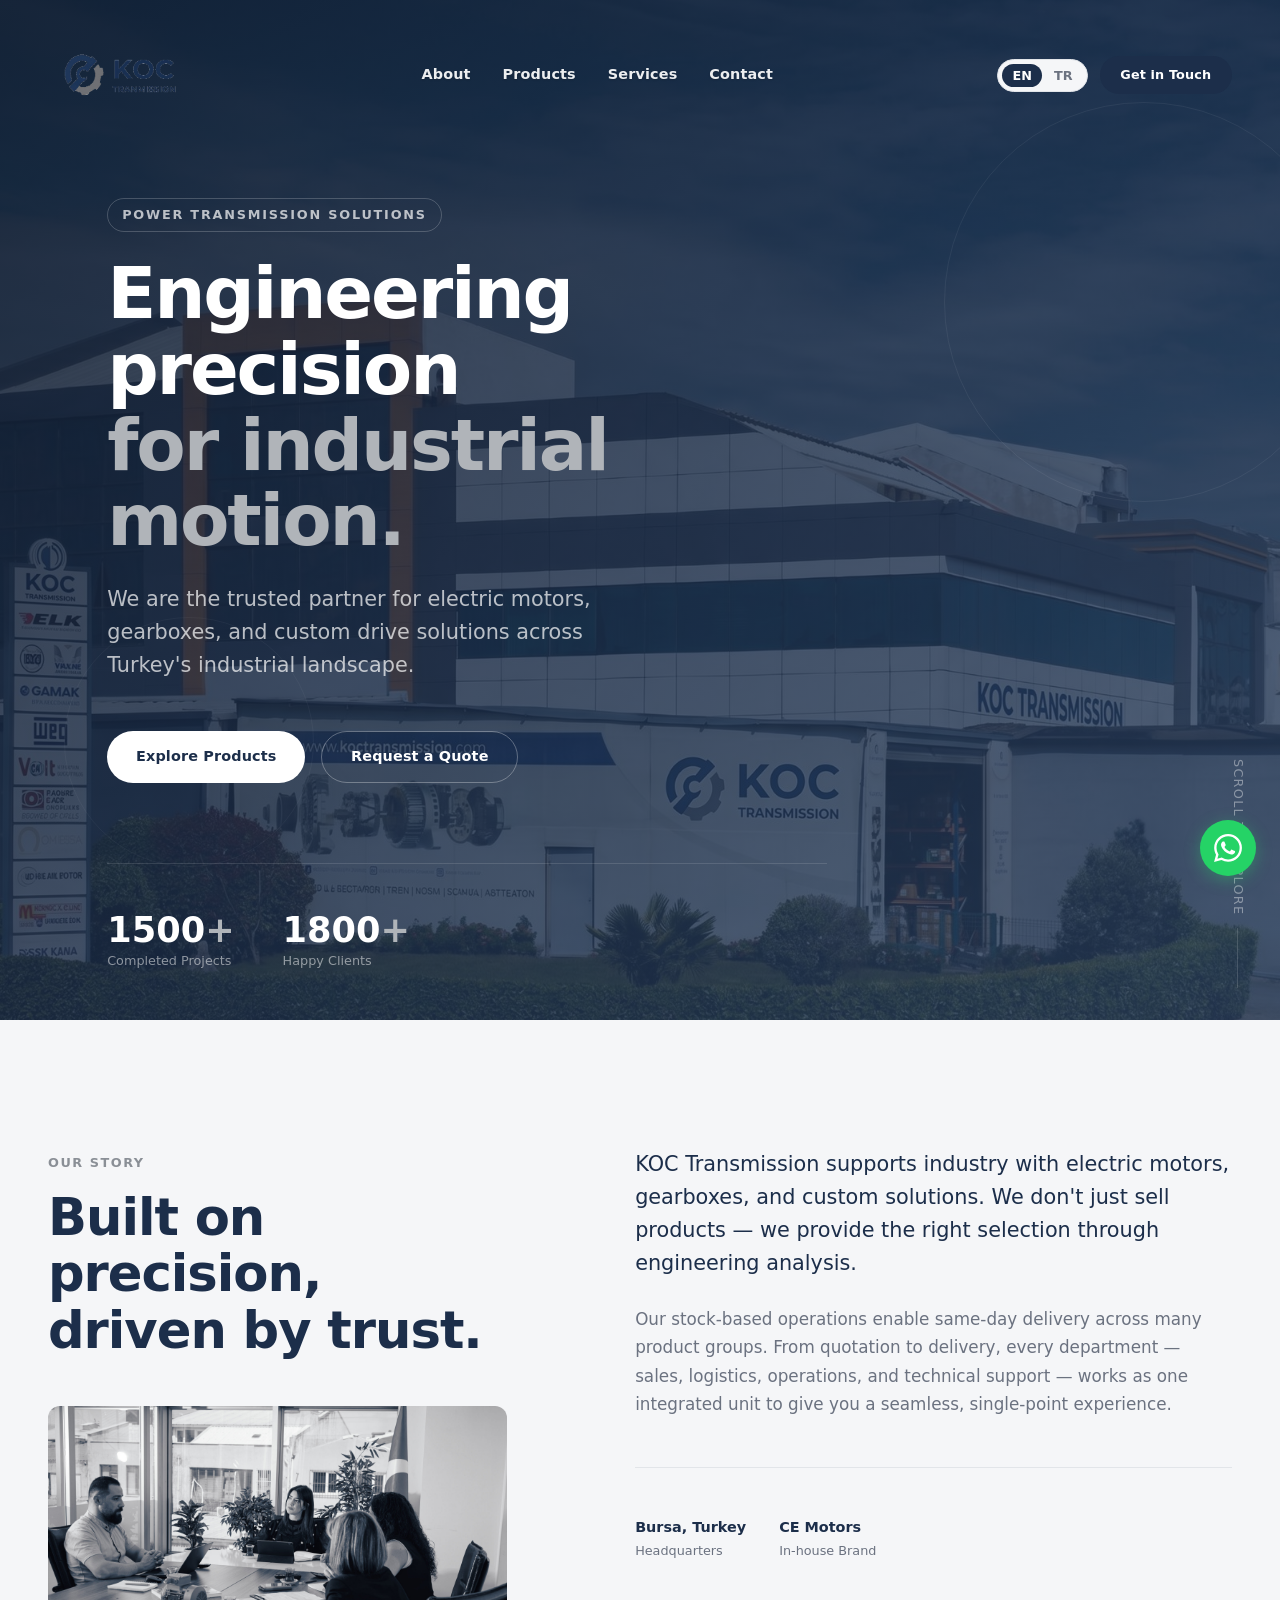
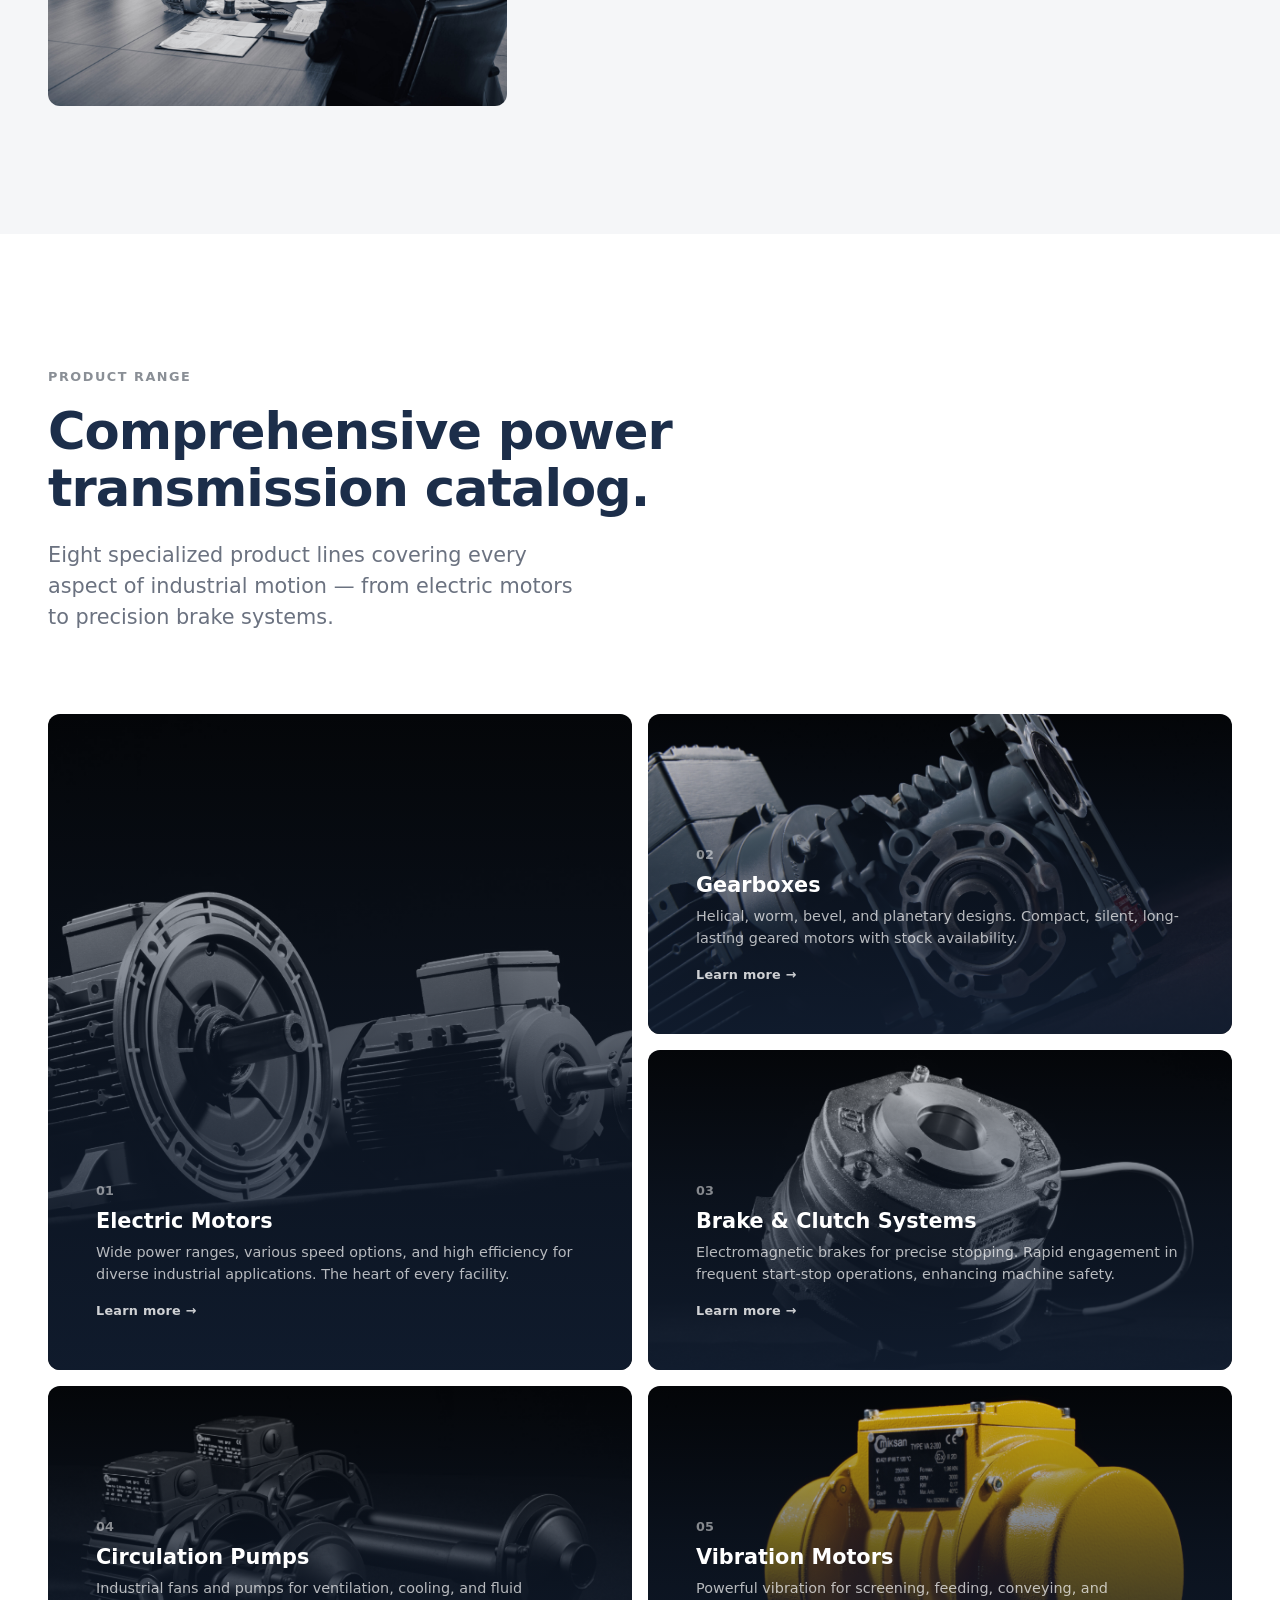
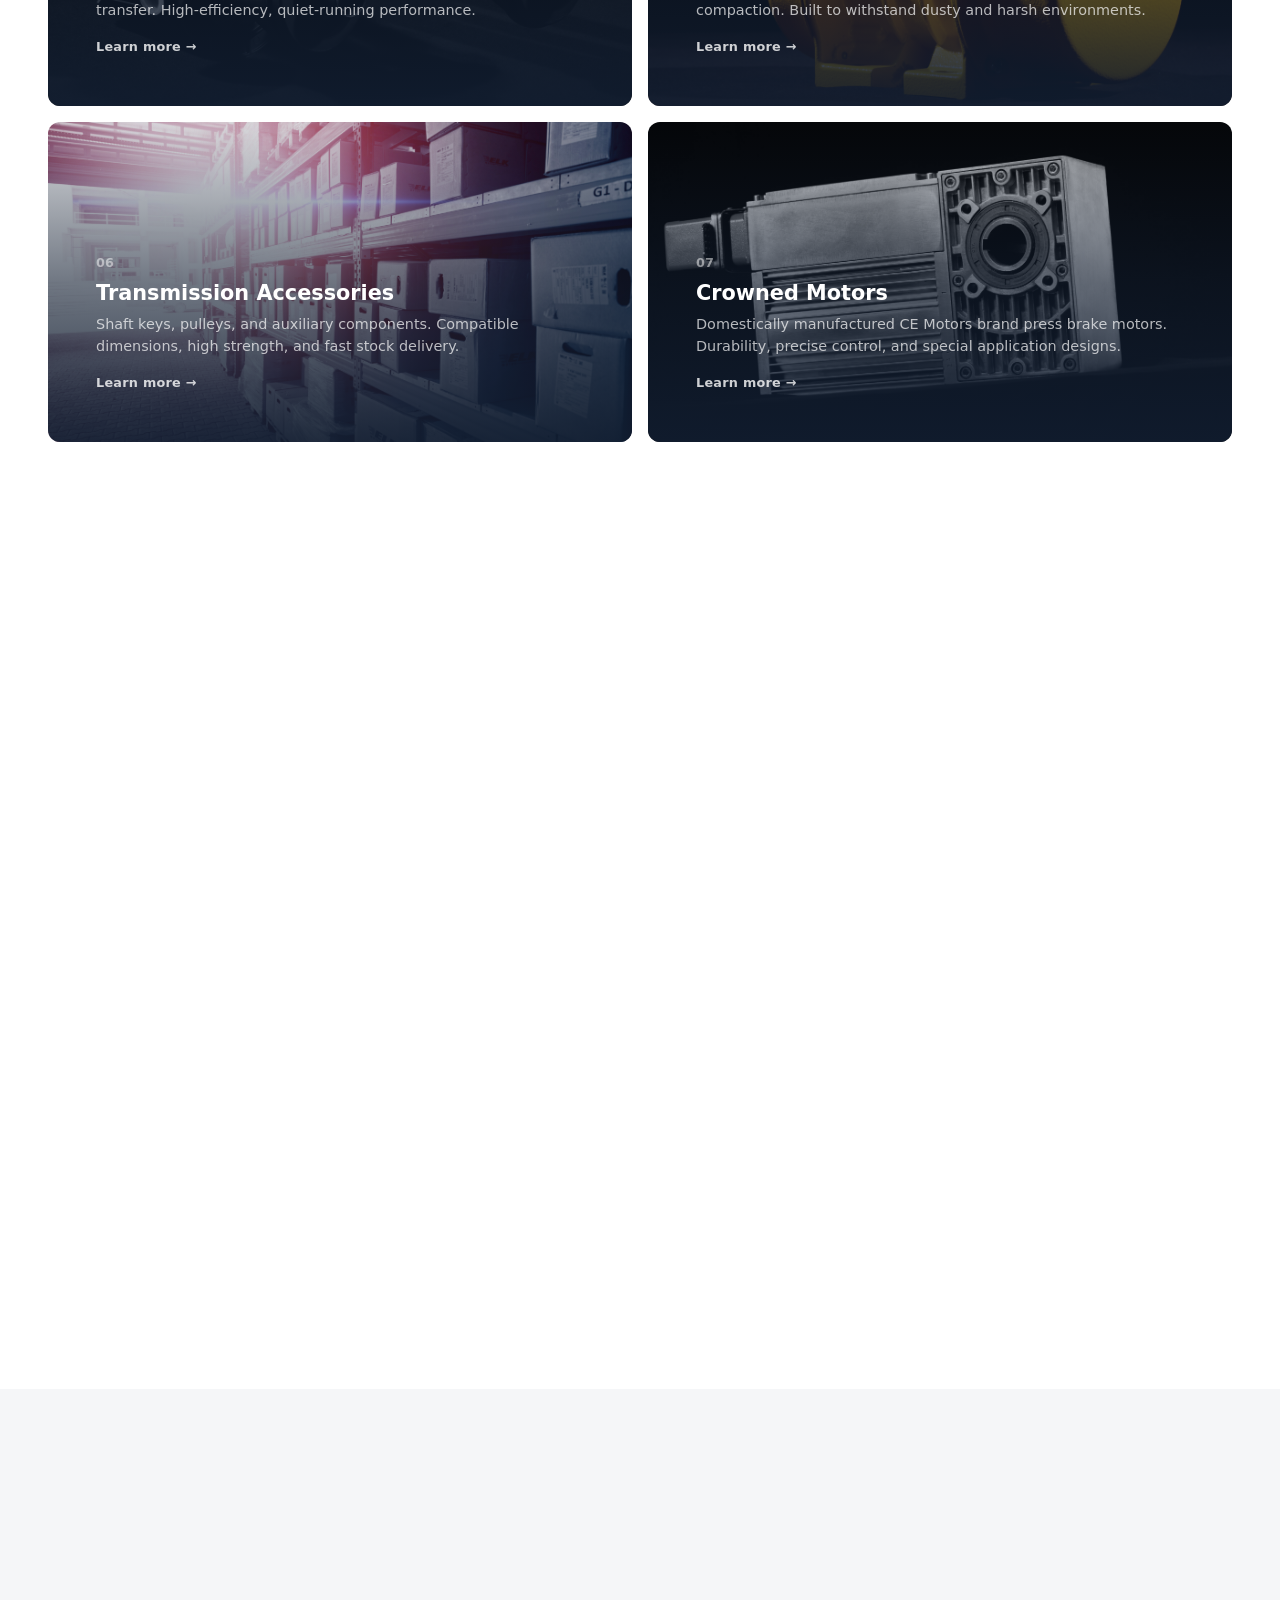
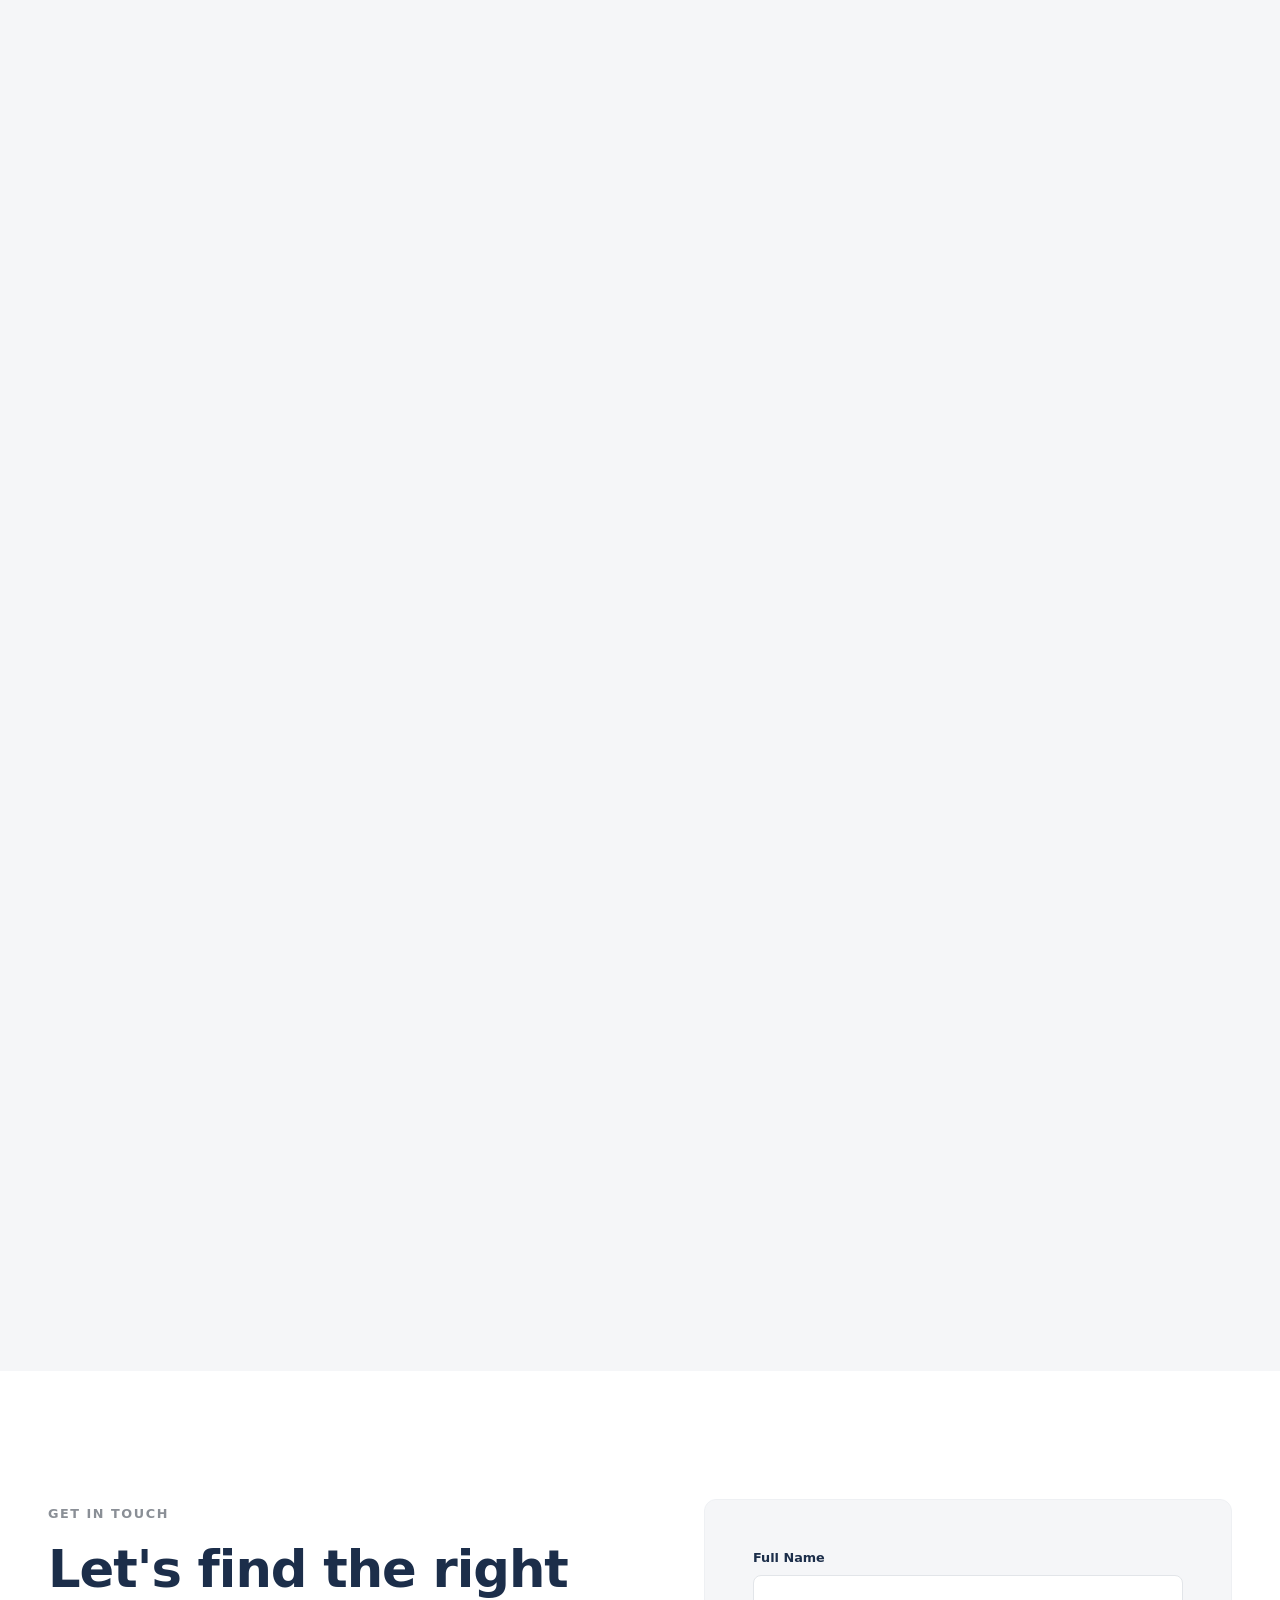
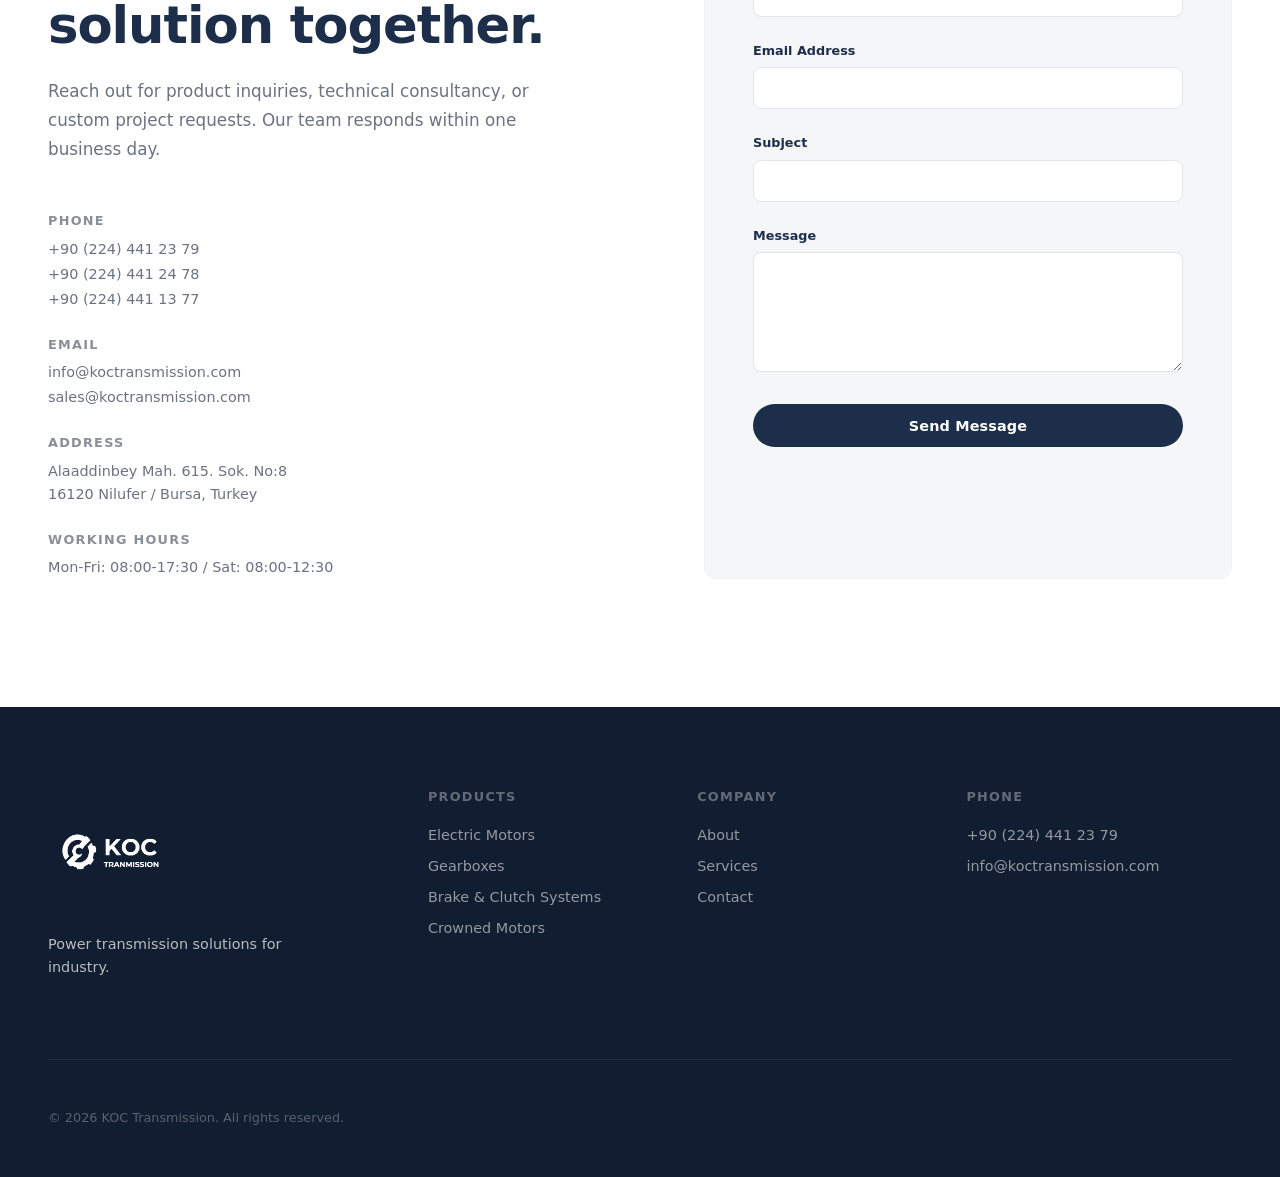
==== commit b6a735b5: "add sticky readable nav and scroll-to-top button - nav: solid white background + shadow when scrolle" ====
--- a/index.html
+++ b/index.html
@@ -360,6 +360,11 @@
     </div>
   </footer>
 
+  <!-- SCROLL TO TOP -->
+  <button class="scroll-top" id="scrollTop" aria-label="Scroll to top" title="Scroll to top">
+    <svg viewBox="0 0 24 24" fill="none" stroke="currentColor" stroke-width="2.5" stroke-linecap="round" stroke-linejoin="round" aria-hidden="true"><path d="M18 15l-6-6-6 6"/></svg>
+  </button>
+
   <!-- WHATSAPP FAB -->
   <a href="https://wa.me/905339537777" target="_blank" rel="noopener" class="whatsapp-fab" aria-label="WhatsApp">
     <svg width="28" height="28" viewBox="0 0 24 24" fill="currentColor"><path d="M17.472 14.382c-.297-.149-1.758-.867-2.03-.967-.273-.099-.471-.148-.67.15-.197.297-.767.966-.94 1.164-.173.199-.347.223-.644.075-.297-.15-1.255-.463-2.39-1.475-.883-.788-1.48-1.761-1.653-2.059-.173-.297-.018-.458.13-.606.134-.133.298-.347.446-.52.149-.174.198-.298.298-.497.099-.198.05-.371-.025-.52-.075-.149-.669-1.612-.916-2.207-.242-.579-.487-.5-.669-.51-.173-.008-.371-.01-.57-.01-.198 0-.52.074-.792.372-.272.297-1.04 1.016-1.04 2.479 0 1.462 1.065 2.875 1.213 3.074.149.198 2.096 3.2 5.077 4.487.709.306 1.262.489 1.694.625.712.227 1.36.195 1.871.118.571-.085 1.758-.719 2.006-1.413.248-.694.248-1.289.173-1.413-.074-.124-.272-.198-.57-.347m-5.421 7.403h-.004a9.87 9.87 0 01-5.031-1.378l-.361-.214-3.741.982.998-3.648-.235-.374a9.86 9.86 0 01-1.51-5.26c.001-5.45 4.436-9.884 9.888-9.884 2.64 0 5.122 1.03 6.988 2.898a9.825 9.825 0 012.893 6.994c-.003 5.45-4.437 9.884-9.885 9.884m8.413-18.297A11.815 11.815 0 0012.05 0C5.495 0 .16 5.335.157 11.892c0 2.096.547 4.142 1.588 5.945L.057 24l6.305-1.654a11.882 11.882 0 005.683 1.448h.005c6.554 0 11.89-5.335 11.893-11.893a11.821 11.821 0 00-3.48-8.413z"/></svg>
--- a/css/style.css
+++ b/css/style.css
@@ -141,10 +141,11 @@
 }
 
 .nav--scrolled {
-  background: transparent;
-  backdrop-filter: blur(8px);
-  -webkit-backdrop-filter: blur(8px);
-  border-bottom: 1px solid rgba(255, 255, 255, 0.08);
+  background: rgba(255, 255, 255, 0.96);
+  backdrop-filter: saturate(140%) blur(12px);
+  -webkit-backdrop-filter: saturate(140%) blur(12px);
+  border-bottom: 1px solid var(--c-border-light);
+  box-shadow: 0 4px 18px rgba(28, 46, 74, 0.06);
 }
 
 .nav__inner {
@@ -200,20 +201,27 @@
 
 .nav__links a {
   font-size: var(--fs-sm);
-  font-weight: 500;
-  color: var(--c-text-muted);
+  font-weight: 600;
+  color: rgba(255, 255, 255, 0.92);
+  letter-spacing: 0.01em;
   position: relative;
+  text-shadow: 0 1px 2px rgba(0, 0, 0, 0.15);
 }
 .nav__links a::after {
   content: '';
   position: absolute;
   bottom: -4px; left: 0;
   width: 0; height: 1.5px;
-  background: var(--c-navy);
+  background: currentColor;
   transition: width 0.3s var(--ease-out);
 }
-.nav__links a:hover { color: var(--c-navy); }
+.nav__links a:hover { color: var(--c-white); }
 .nav__links a:hover::after { width: 100%; }
+.nav--scrolled .nav__links a {
+  color: var(--c-navy);
+  text-shadow: none;
+}
+.nav--scrolled .nav__links a:hover { color: var(--c-navy-dark); }
 
 .nav__actions { display: flex; align-items: center; gap: 0.75rem; z-index: 101; }
 
@@ -260,7 +268,7 @@
   background: var(--c-white); z-index: 100;
   align-items: center; justify-content: center; gap: 2.5rem;
 }
-.nav__links.mobile-open a { font-size: var(--fs-lg); font-weight: 700; color: var(--c-navy); }
+.nav__links.mobile-open a { font-size: var(--fs-lg); font-weight: 700; color: var(--c-navy); text-shadow: none; }
 
 /* ==========================================================================
    HERO
@@ -658,6 +666,46 @@
 .whatsapp-fab:hover { transform: translateY(-3px) scale(1.05); box-shadow: 0 8px 28px rgba(37, 211, 102, 0.45); }
 
 /* ==========================================================================
+   SCROLL TO TOP
+   ========================================================================== */
+.scroll-top {
+  position: fixed;
+  bottom: calc(1.5rem + 56px + 0.75rem);
+  right: 1.5rem;
+  z-index: 91;
+  width: 46px; height: 46px;
+  display: flex; align-items: center; justify-content: center;
+  background: var(--c-navy);
+  color: var(--c-white);
+  border: none;
+  border-radius: 50%;
+  cursor: pointer;
+  opacity: 0;
+  visibility: hidden;
+  transform: translateY(10px);
+  transition: opacity 0.3s var(--ease-out), transform 0.3s var(--ease-out), background-color 0.25s var(--ease-out), visibility 0.3s;
+  box-shadow: 0 4px 16px rgba(28, 46, 74, 0.25);
+}
+.scroll-top.visible {
+  opacity: 1;
+  visibility: visible;
+  transform: translateY(0);
+}
+.scroll-top:hover {
+  background: var(--c-navy-light);
+  transform: translateY(-3px);
+  box-shadow: 0 8px 24px rgba(28, 46, 74, 0.32);
+}
+.scroll-top:focus-visible {
+  outline: 2px solid var(--c-navy);
+  outline-offset: 3px;
+}
+.scroll-top svg { width: 20px; height: 20px; }
+@media (max-width: 600px) {
+  .scroll-top { width: 42px; height: 42px; bottom: calc(1.5rem + 56px + 0.5rem); right: 1.5rem; }
+}
+
+/* ==========================================================================
    REVEAL
    ========================================================================== */
 [data-reveal] {
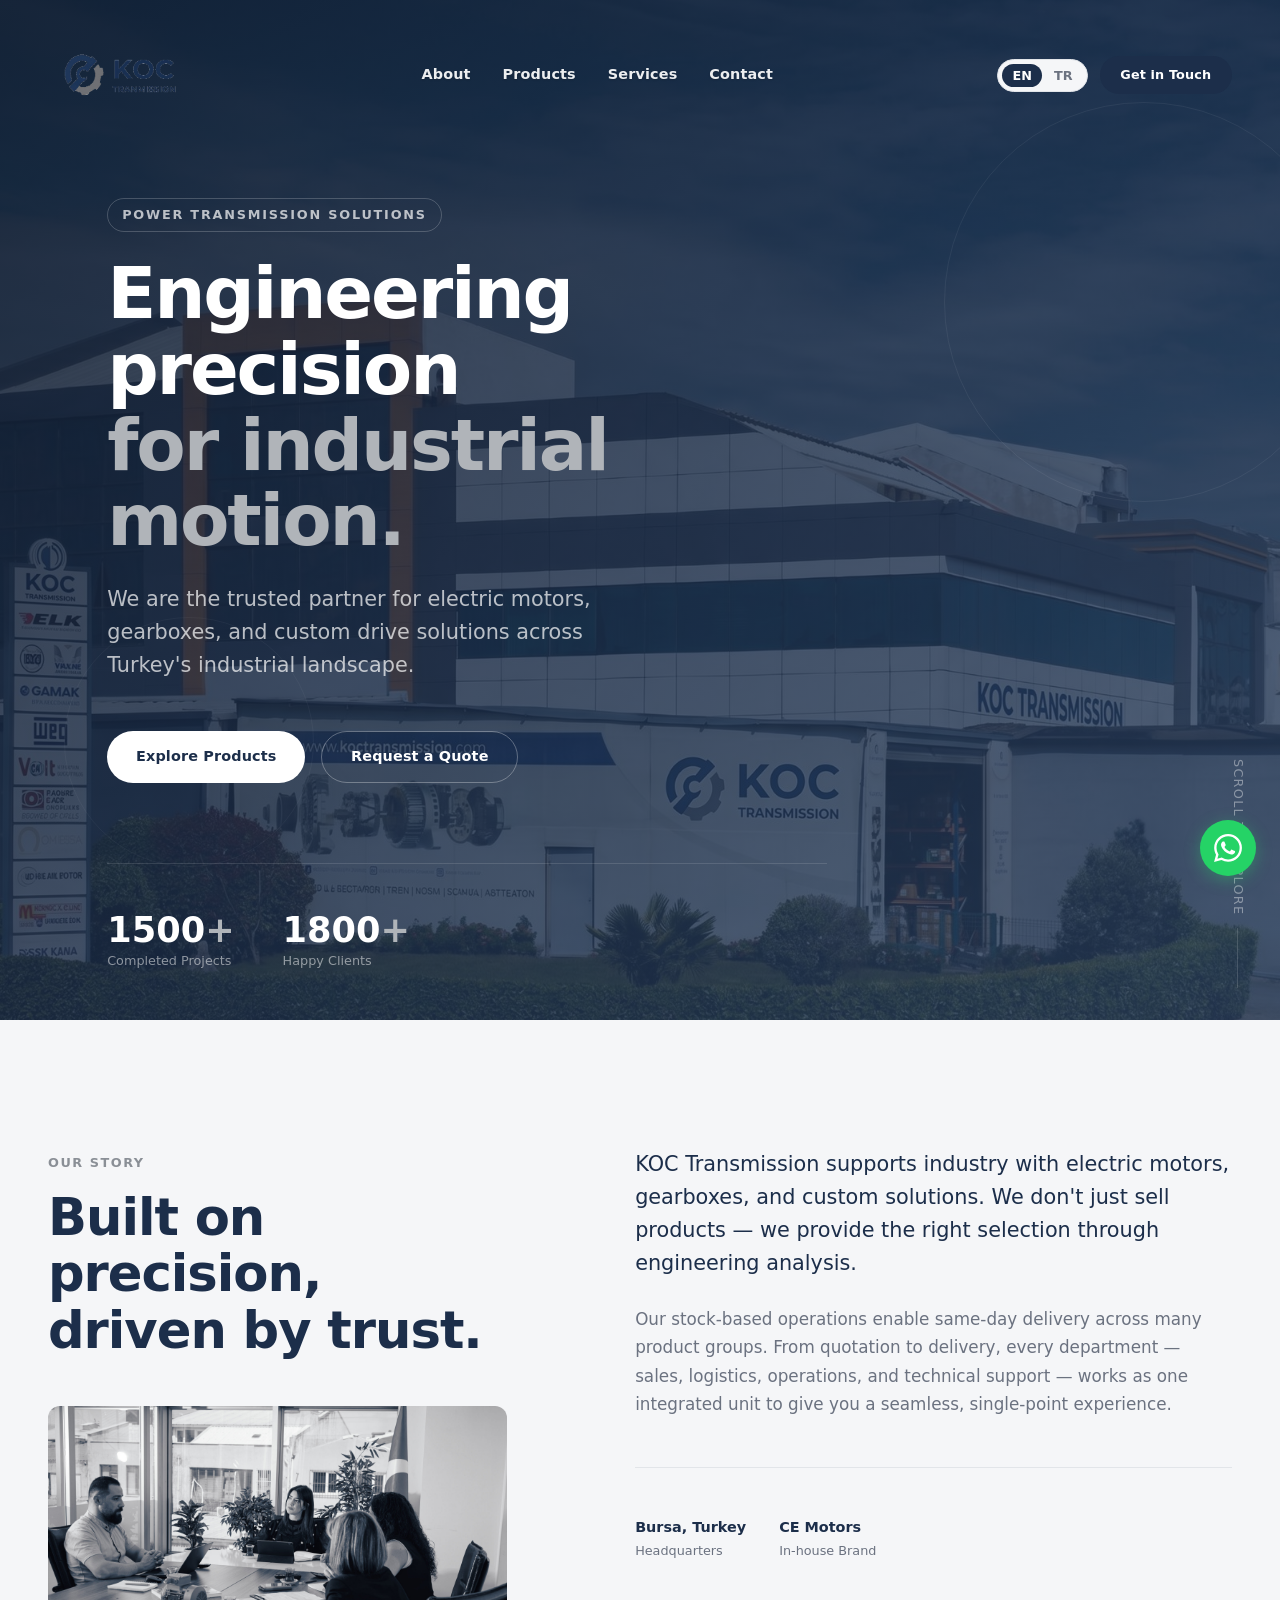
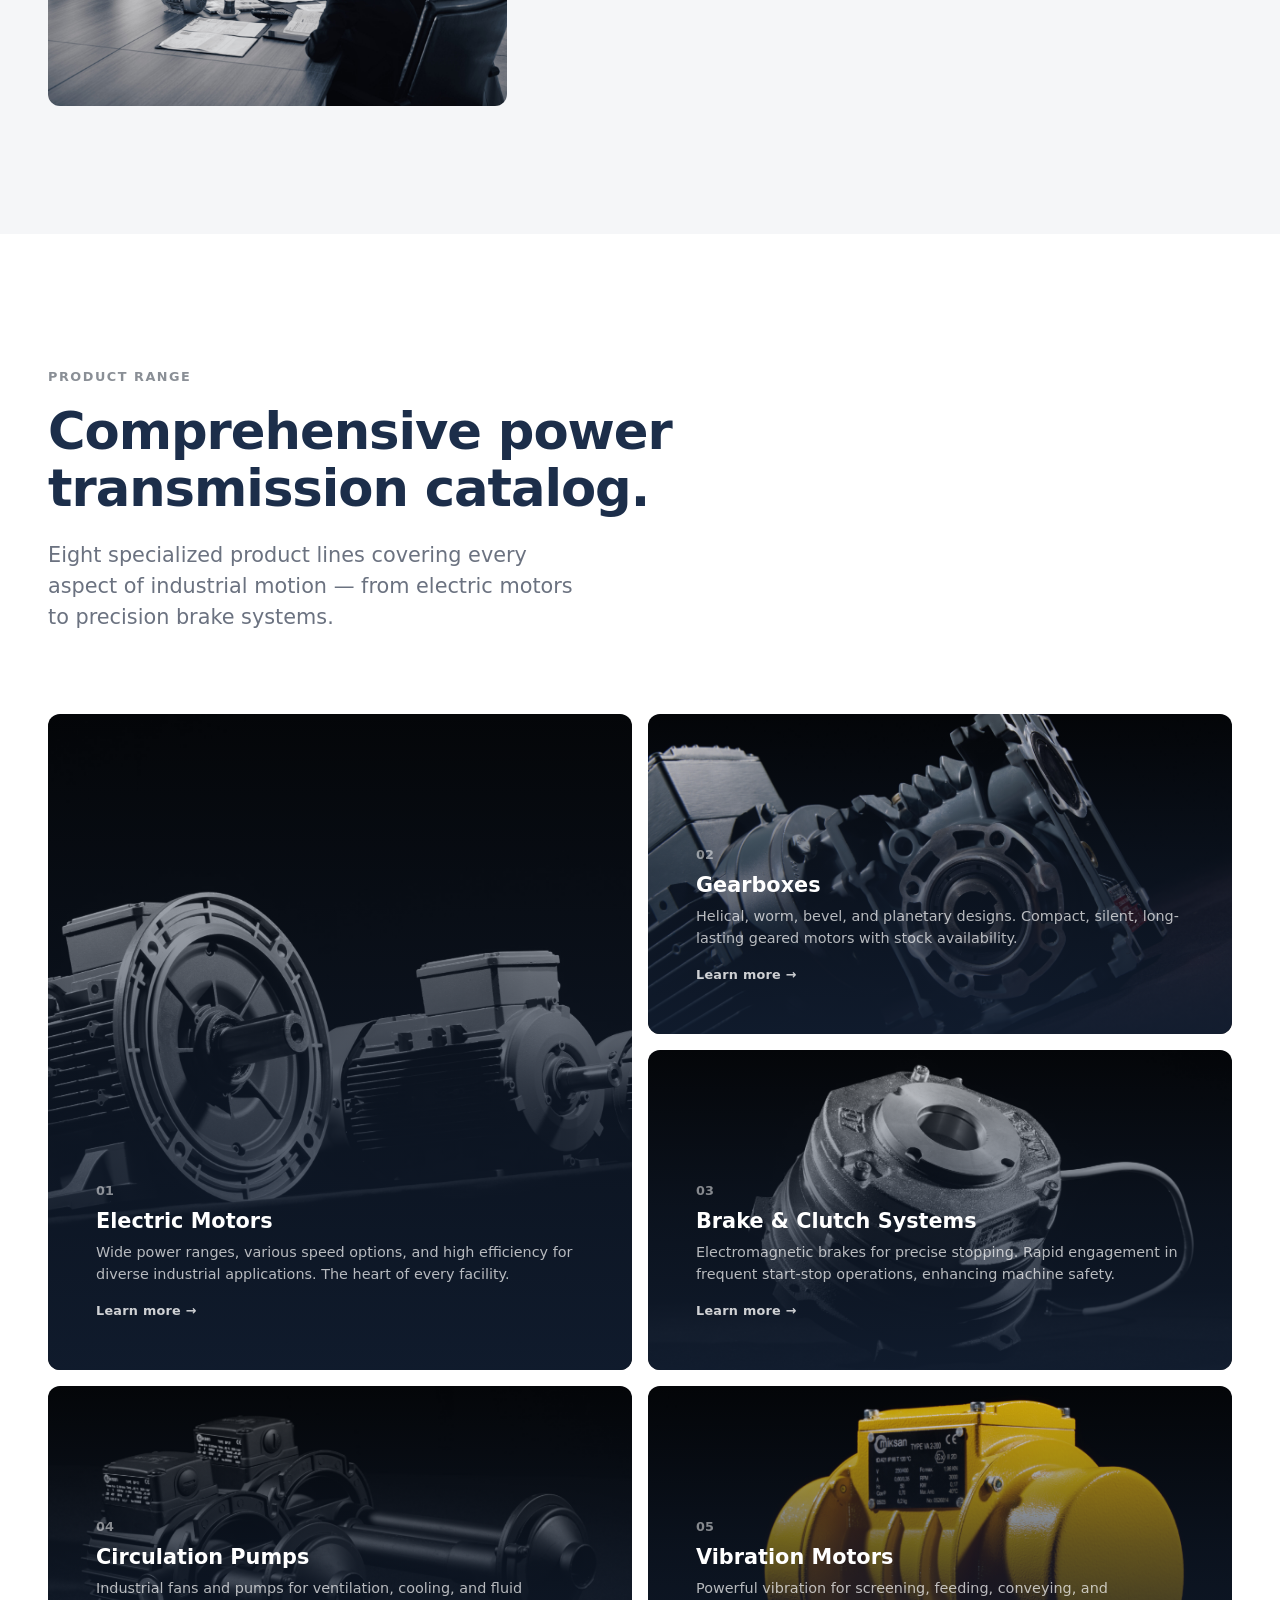
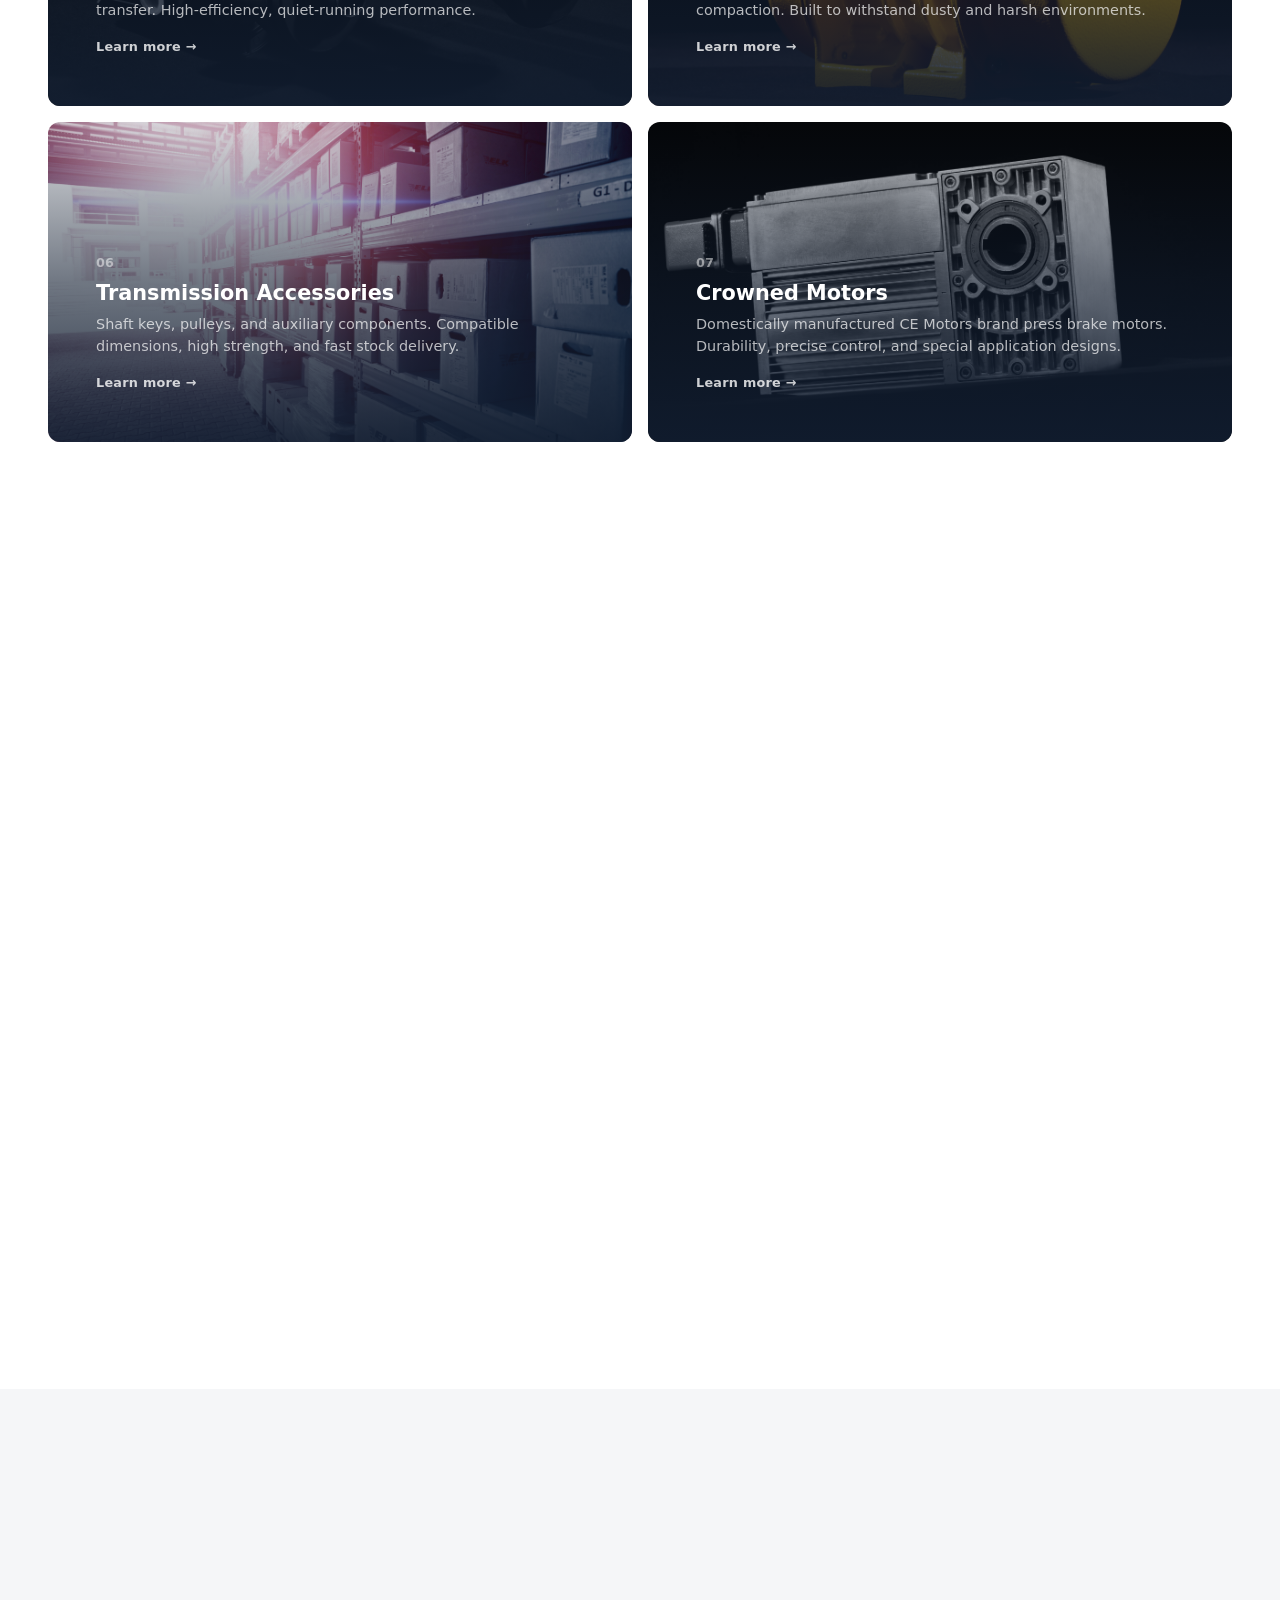
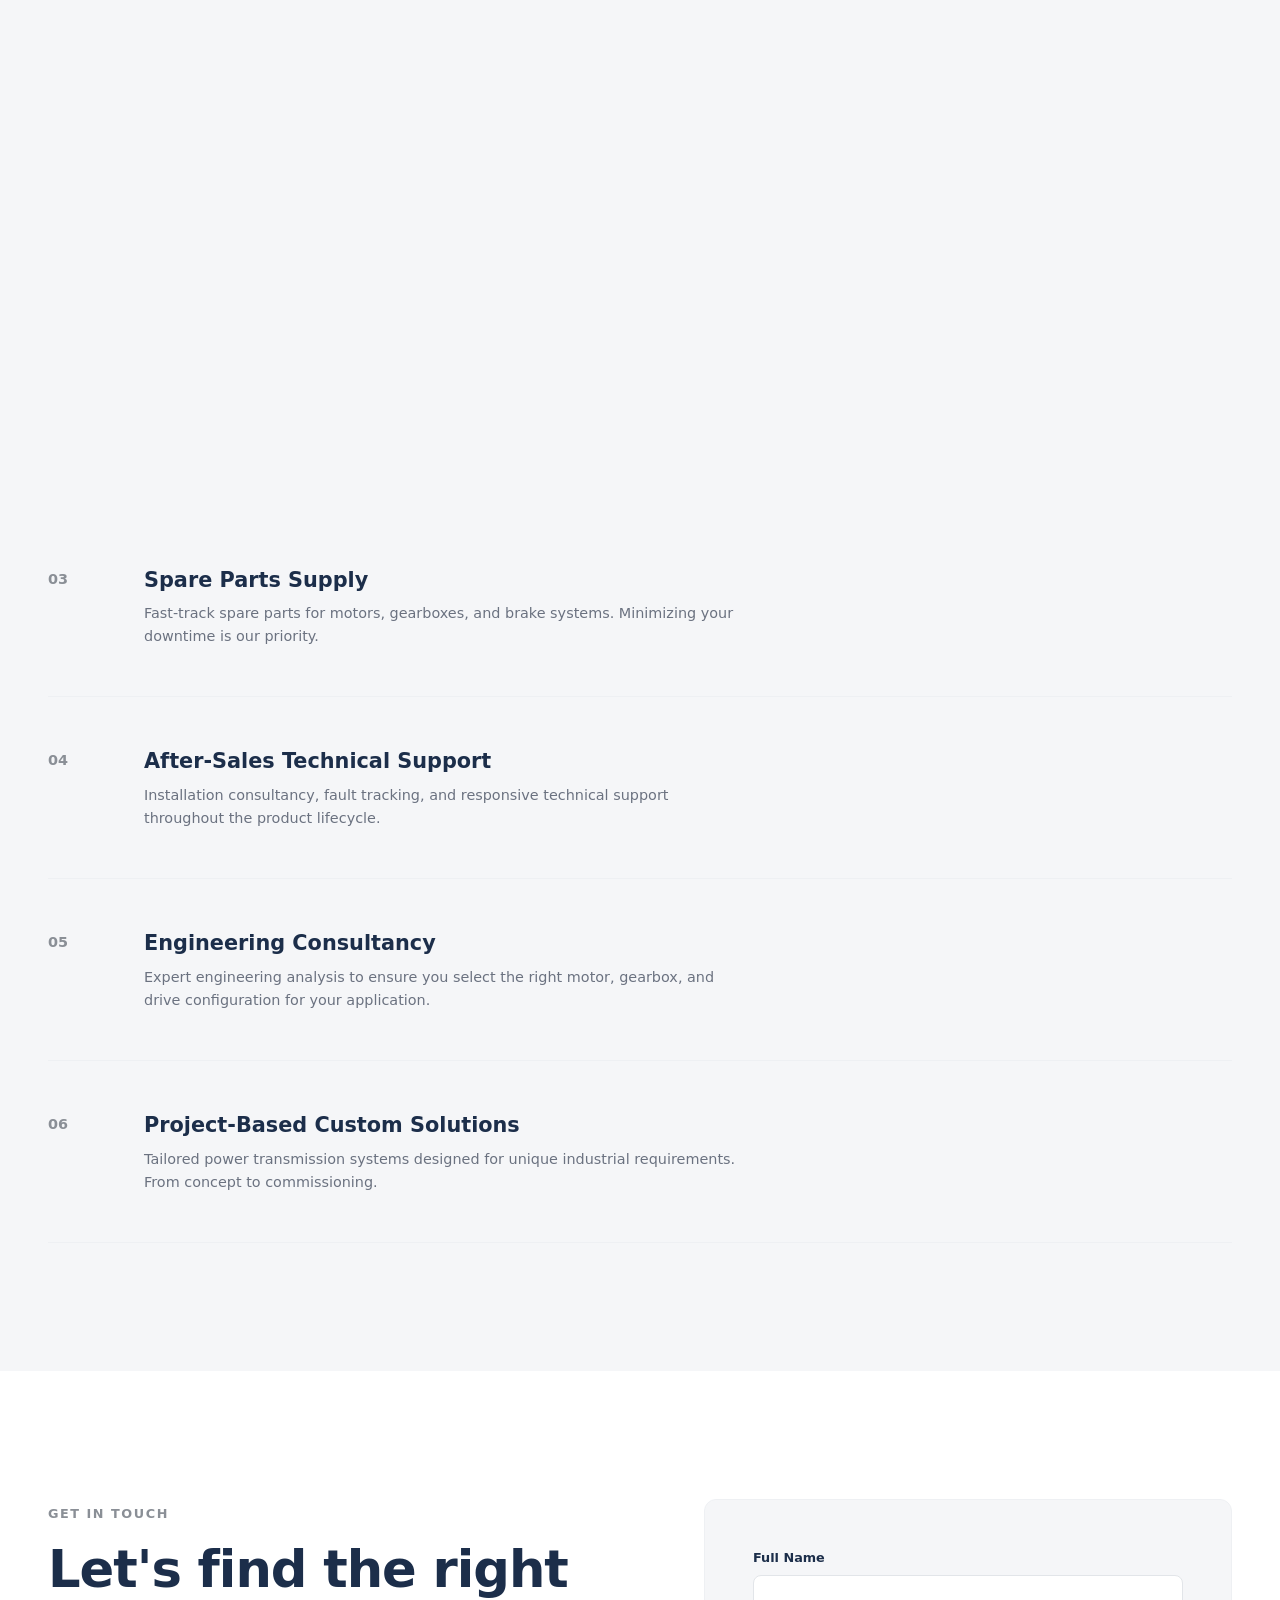
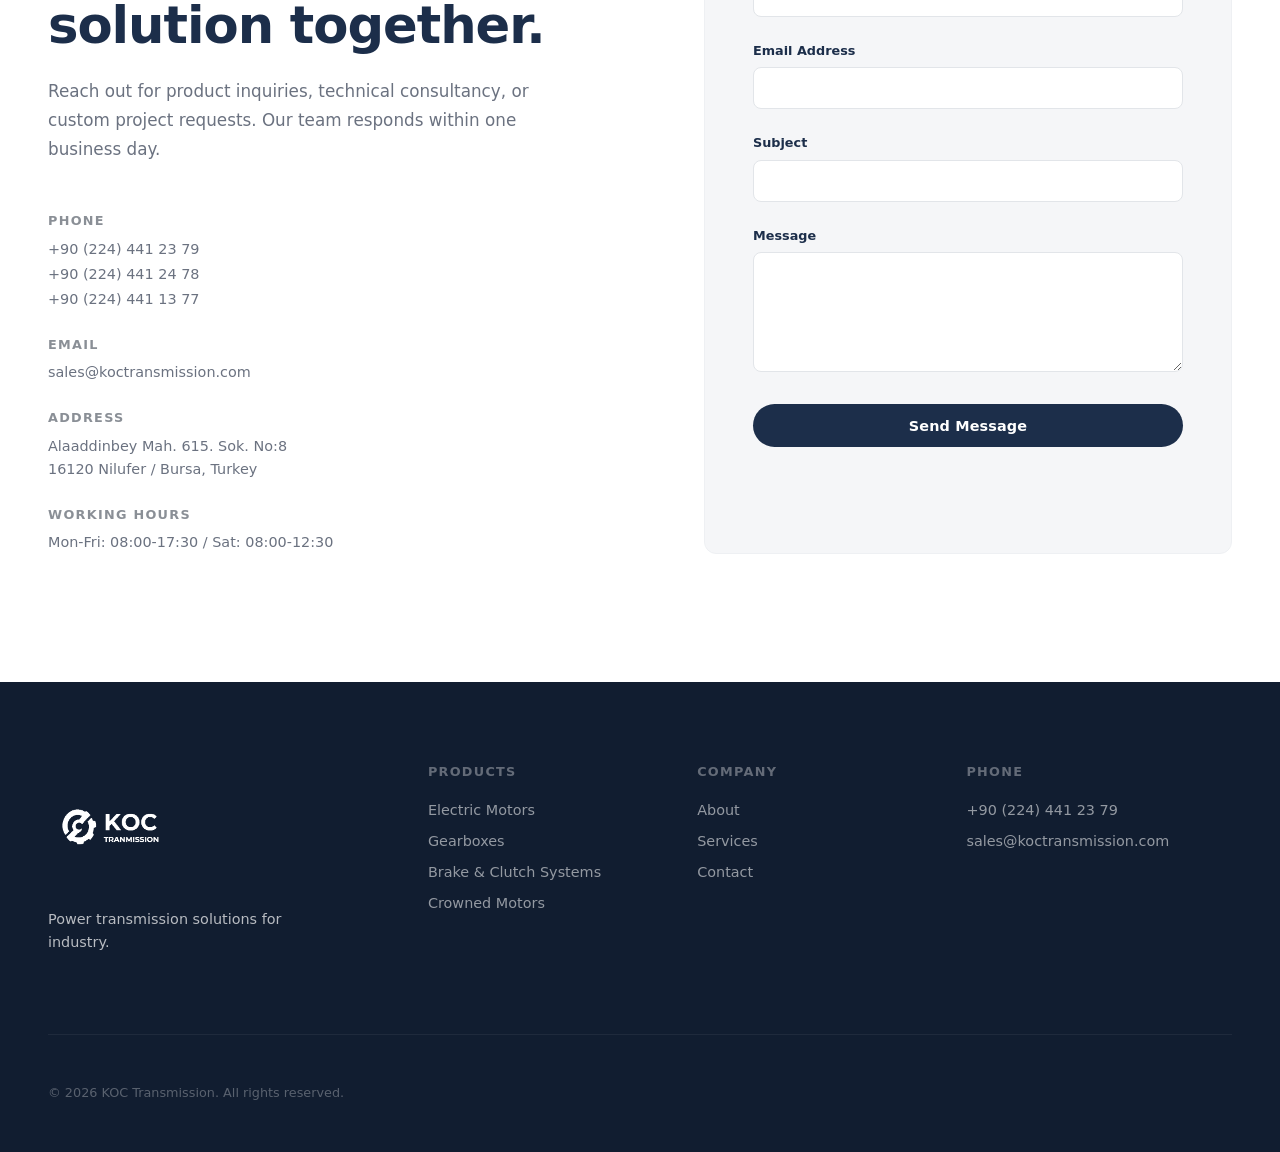
==== commit 49fdea8e: "Remove info@ email, keep sales@ as the only contact email Co-Authored-By: Claude Opus 4.8 (1M contex" ====
--- a/index.html
+++ b/index.html
@@ -290,7 +290,6 @@
             </div>
             <div class="contact__detail">
               <span class="contact__detail-label" data-i18n="contact.email">Email</span>
-              <a href="mailto:info@koctransmission.com">info@koctransmission.com</a>
               <a href="mailto:sales@koctransmission.com">sales@koctransmission.com</a>
             </div>
             <div class="contact__detail">
@@ -351,7 +350,7 @@
         <div class="footer__col">
           <span class="footer__heading" data-i18n="contact.phone">Phone</span>
           <a href="tel:+902244412379">+90 (224) 441 23 79</a>
-          <a href="mailto:info@koctransmission.com">info@koctransmission.com</a>
+          <a href="mailto:sales@koctransmission.com">sales@koctransmission.com</a>
         </div>
       </div>
       <div class="footer__bottom">
